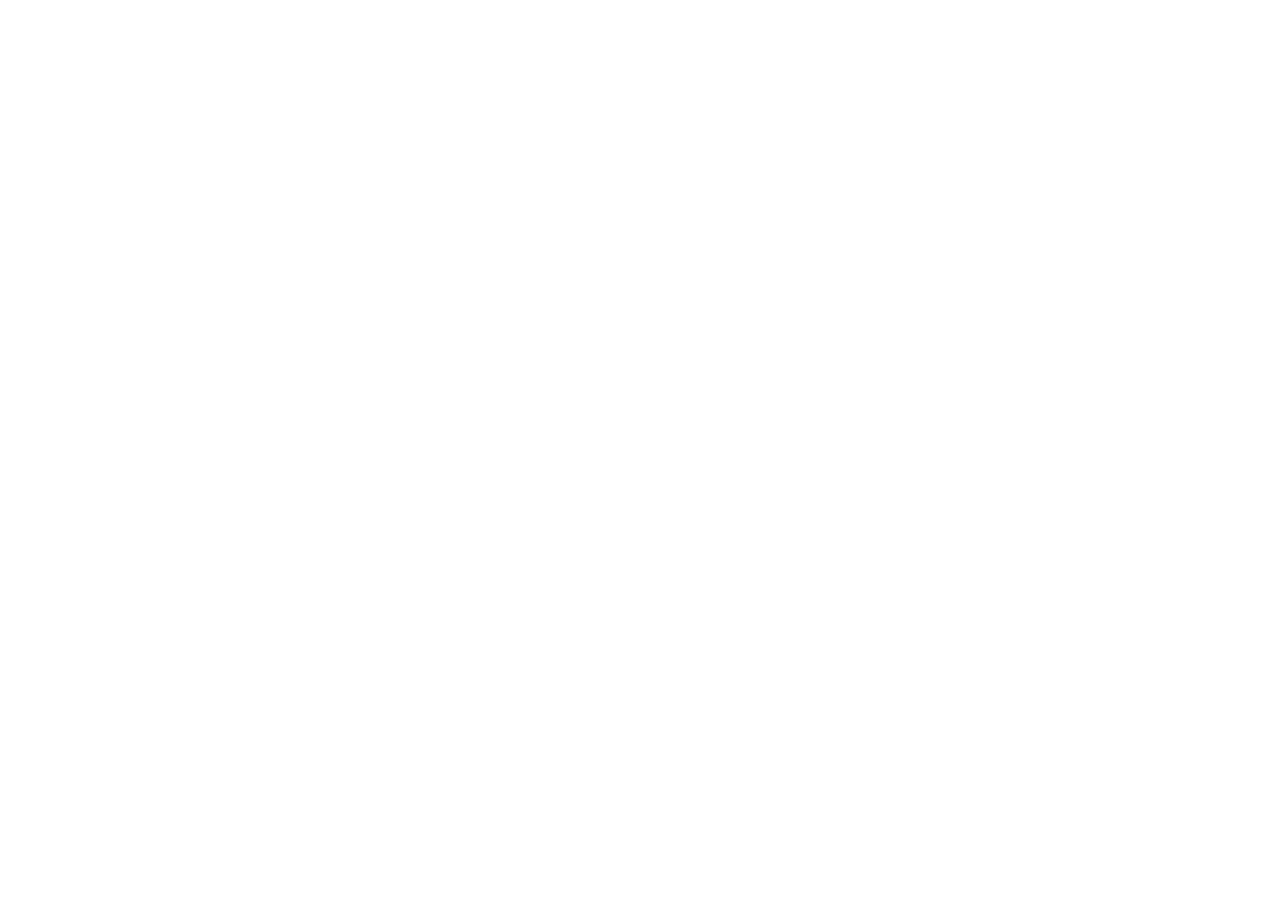
==== index.html @ 61dde756 "init project" ====
<!DOCTYPE html>
<html lang="en">

<head>
    <meta charset="UTF-8">
    <meta http-equiv="X-UA-Compatible" content="IE=edge">
    <meta name="viewport" content="width=device-width, initial-scale=1.0">
    <title>Document</title>
</head>

<body>

</body>

</html>
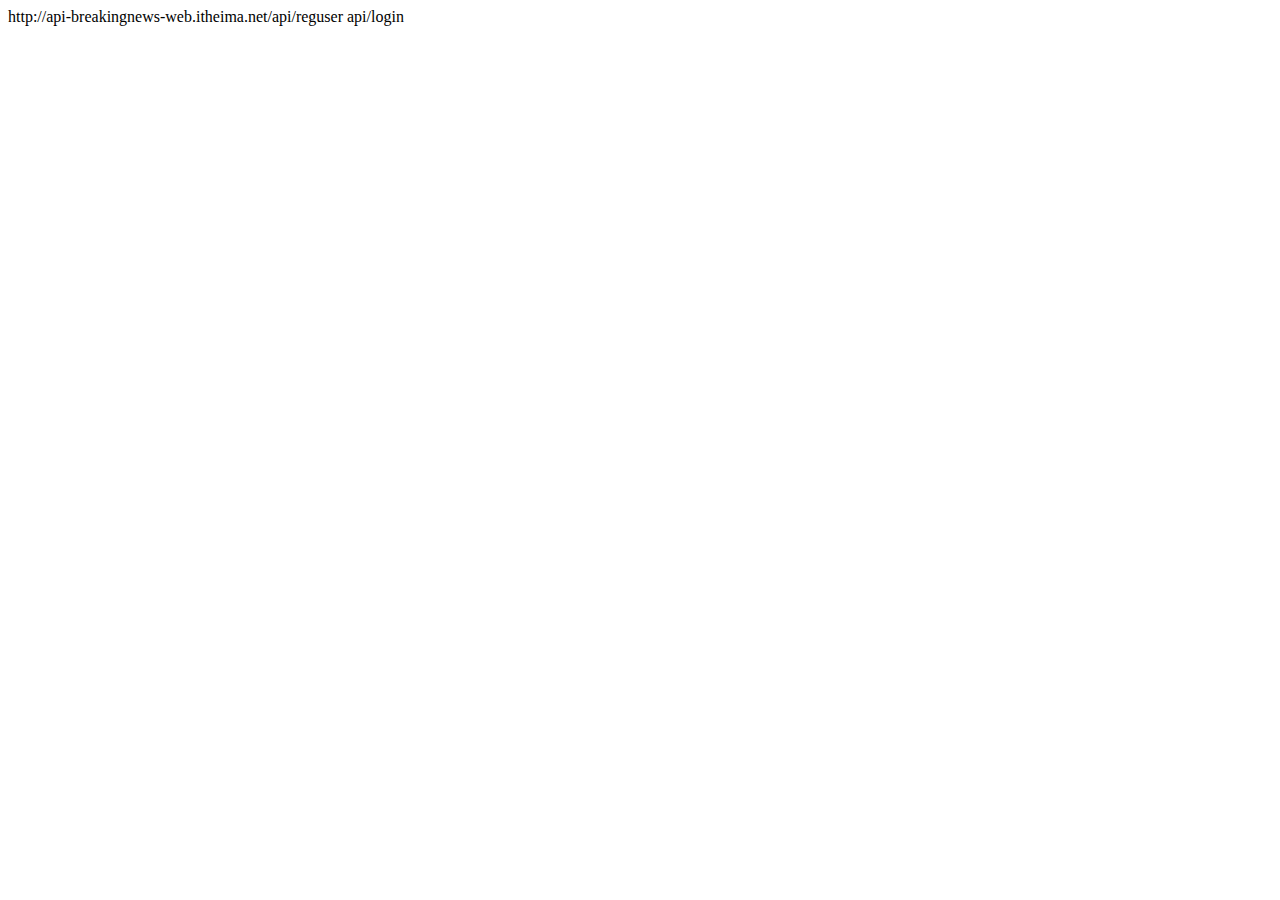
==== commit acc7eac2: "完成了登录和注册页面的开发" ====
--- a/index.html
+++ b/index.html
@@ -6,10 +6,11 @@
     <meta http-equiv="X-UA-Compatible" content="IE=edge">
     <meta name="viewport" content="width=device-width, initial-scale=1.0">
     <title>Document</title>
+
 </head>
 
 <body>
-
+    http://api-breakingnews-web.itheima.net/api/reguser api/login
 </body>
 
 </html>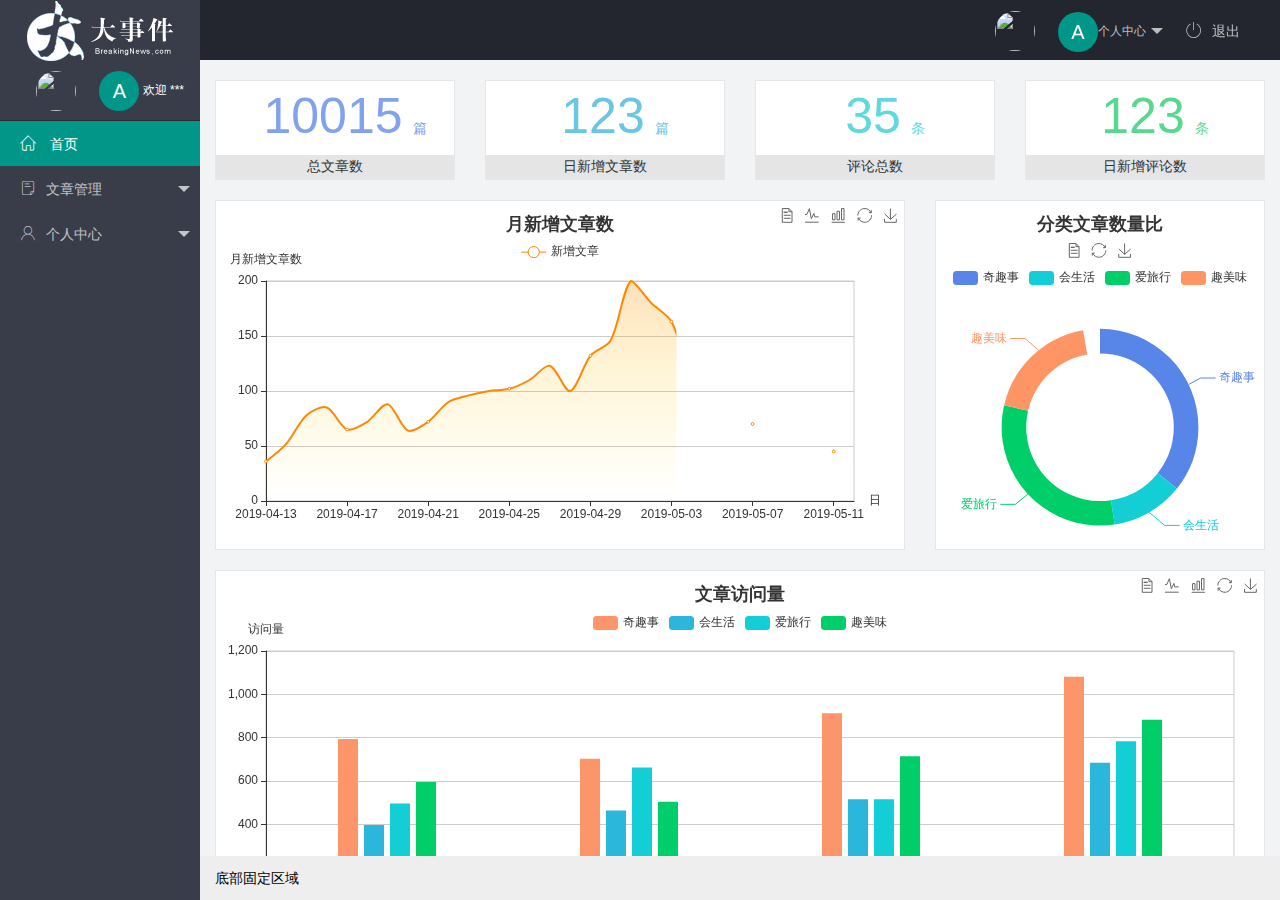
==== commit 26eb2677: "完成了后台主页功能开发" ====
--- a/index.html
+++ b/index.html
@@ -5,12 +5,102 @@
     <meta charset="UTF-8">
     <meta http-equiv="X-UA-Compatible" content="IE=edge">
     <meta name="viewport" content="width=device-width, initial-scale=1.0">
-    <title>Document</title>
+    <title>大事件后台主页</title>
+    <!-- 导入layui的css样式引入layui的组件快速开发模板结构 -->
+    <link rel="stylesheet" href="assets/lib/layui/css/layui.css">
+    <!-- 导入自己的css样式 -->
+    <link rel="stylesheet" href="assets/css/index.css">
+    <!-- 引入字体图标的图标css样式表 -->
+    <link rel="stylesheet" href="assets/fonts/iconfont.css">
 
 </head>
 
 <body>
-    http://api-breakingnews-web.itheima.net/api/reguser api/login
+    <div class="layui-layout layui-layout-admin">
+        <div class="layui-header">
+            <div class="layui-logo layui-hide-xs layui-bg-black">
+                <img src="assets/images/logo.png" alt="">
+
+            </div>
+            <!-- 头部区域（可配合layui 已有的水平导航） -->
+            <ul class="layui-nav layui-layout-right">
+                <li class="layui-nav-item layui-hide layui-show-md-inline-block">
+                    <a href="javascript:;" class="userinfo">
+                        <img src="//tva1.sinaimg.cn/crop.0.0.118.118.180/5db11ff4gw1e77d3nqrv8j203b03cweg.jpg" class="layui-nav-img">
+                        <span class="text-avatar">A</span>个人中心
+                    </a>
+                    <dl class="layui-nav-child">
+                        <dd><a href="">基本资料</a></dd>
+                        <dd><a href="">跟换头像</a></dd>
+                        <dd><a href="">重置密码</a></dd>
+                    </dl>
+                </li>
+                <li class="layui-nav-item">
+                    <a href="javascript:;" id="btnLogout">
+                        <span class="iconfont icon-tuichu"></span>退出
+                    </a>
+                </li>
+
+            </ul>
+        </div>
+
+        <div class="layui-side layui-bg-black">
+            <div class="layui-side-scroll">
+                <div class="userinfo">
+                    <img src="//tva1.sinaimg.cn/crop.0.0.118.118.180/5db11ff4gw1e77d3nqrv8j203b03cweg.jpg" class="layui-nav-img">
+                    <span class="text-avatar">A</span>
+                    <span id="welcome">欢迎 ***</span>
+
+                </div>
+                <!-- 左侧导航区域（可配合layui已有的垂直导航） -->
+                <!-- lay-shrink="all" layui的shrink属性可以实现两个已经展开的兄弟节点自动关闭相邻的另一个只展开一个兄弟节点的子节点 值为all  将这个属性添加给这些兄弟节点的父节点 -->
+                <ul class="layui-nav layui-nav-tree" lay-filter="test" lay-shrink="all">
+                    <li class="layui-nav-item layui-this">
+                        <a href="home/dashboard.html" target="fm">
+                            <span class="iconfont icon-home"></span> 首页</a>
+                    </li>
+                    <!-- layui-nav-itemed  这个layui的类默认自动展开节点中的所有子节点，用法是直接添加在子节点的class调用类里边 -->
+                    <li class="layui-nav-item ">
+                        <a class="" href="javascript:;"><span class="iconfont icon-16"></span>文章管理</a>
+                        <dl class="layui-nav-child">
+                            <dd><a href="javascript:;"><i class="layui-icon layui-icon-app"></i>文章类别</a></dd>
+                            <dd><a href="javascript:;"><i class="layui-icon layui-icon-app"></i>文章列表</a></dd>
+                            <dd><a href="javascript:;"><i class="layui-icon layui-icon-app"></i>文章发布</a></dd>
+                        </dl>
+                    </li>
+                    <li class="layui-nav-item ">
+                        <a class="" href="javascript:;"><span class="iconfont icon-user"></span>个人中心</a>
+                        <dl class="layui-nav-child">
+                            <dd><a href="javascript:;"><i class="layui-icon layui-icon-app"></i>基本资料</a></dd>
+                            <dd><a href="javascript:;"><i class="layui-icon layui-icon-app"></i>更换头像</a></dd>
+                            <dd><a href="javascript:;"><i class="layui-icon layui-icon-app"></i>重置密码</a></dd>
+
+                        </dl>
+                    </li>
+
+
+            </div>
+        </div>
+
+        <div class="layui-body ">
+            <!-- 内容主体区域 内容主体区域。记得修改 layui.css 和 js 的路径 -->
+            <!-- <div style="padding: 15px;"></div> -->
+            <iframe name="fm" src="home/dashboard.html" frameborder="0"></iframe>
+        </div>
+
+        <div class="layui-footer">
+            <!-- 底部固定区域 -->
+            底部固定区域
+        </div>
+    </div>
+    <!-- 导入layui的js样式 -->
+    <script src="assets/lib/layui/layui.all.js"></script>
+    <!-- 导入jq的js文件 用于获取登录用户信息 -->
+    <script src="assets/lib/jquery.js"></script>
+    <!-- 导入统一配置项的js文件 -->
+    <script src="assets/js/baseAPI.js"></script>
+    <!-- 导入自己的js文件 -->
+    <script src="assets/js/index.js"></script>
 </body>
 
 </html>--- a/assets/lib/layui/css/layui.css
+++ b/assets/lib/layui/css/layui.css
@@ -0,0 +1,2 @@
+/** layui-v2.5.5 MIT License By https://www.layui.com */
+ .layui-inline,img{display:inline-block;vertical-align:middle}h1,h2,h3,h4,h5,h6{font-weight:400}.layui-edge,.layui-header,.layui-inline,.layui-main{position:relative}.layui-body,.layui-edge,.layui-elip{overflow:hidden}.layui-btn,.layui-edge,.layui-inline,img{vertical-align:middle}.layui-btn,.layui-disabled,.layui-icon,.layui-unselect{-moz-user-select:none;-webkit-user-select:none;-ms-user-select:none}.layui-elip,.layui-form-checkbox span,.layui-form-pane .layui-form-label{text-overflow:ellipsis;white-space:nowrap}.layui-breadcrumb,.layui-tree-btnGroup{visibility:hidden}blockquote,body,button,dd,div,dl,dt,form,h1,h2,h3,h4,h5,h6,input,li,ol,p,pre,td,textarea,th,ul{margin:0;padding:0;-webkit-tap-highlight-color:rgba(0,0,0,0)}a:active,a:hover{outline:0}img{border:none}li{list-style:none}table{border-collapse:collapse;border-spacing:0}h4,h5,h6{font-size:100%}button,input,optgroup,option,select,textarea{font-family:inherit;font-size:inherit;font-style:inherit;font-weight:inherit;outline:0}pre{white-space:pre-wrap;white-space:-moz-pre-wrap;white-space:-pre-wrap;white-space:-o-pre-wrap;word-wrap:break-word}body{line-height:24px;font:14px Helvetica Neue,Helvetica,PingFang SC,Tahoma,Arial,sans-serif}hr{height:1px;margin:10px 0;border:0;clear:both}a{color:#333;text-decoration:none}a:hover{color:#777}a cite{font-style:normal;*cursor:pointer}.layui-border-box,.layui-border-box *{box-sizing:border-box}.layui-box,.layui-box *{box-sizing:content-box}.layui-clear{clear:both;*zoom:1}.layui-clear:after{content:'\20';clear:both;*zoom:1;display:block;height:0}.layui-inline{*display:inline;*zoom:1}.layui-edge{display:inline-block;width:0;height:0;border-width:6px;border-style:dashed;border-color:transparent}.layui-edge-top{top:-4px;border-bottom-color:#999;border-bottom-style:solid}.layui-edge-right{border-left-color:#999;border-left-style:solid}.layui-edge-bottom{top:2px;border-top-color:#999;border-top-style:solid}.layui-edge-left{border-right-color:#999;border-right-style:solid}.layui-disabled,.layui-disabled:hover{color:#d2d2d2!important;cursor:not-allowed!important}.layui-circle{border-radius:100%}.layui-show{display:block!important}.layui-hide{display:none!important}@font-face{font-family:layui-icon;src:url(../font/iconfont.eot?v=250);src:url(../font/iconfont.eot?v=250#iefix) format('embedded-opentype'),url(../font/iconfont.woff2?v=250) format('woff2'),url(../font/iconfont.woff?v=250) format('woff'),url(../font/iconfont.ttf?v=250) format('truetype'),url(../font/iconfont.svg?v=250#layui-icon) format('svg')}.layui-icon{font-family:layui-icon!important;font-size:16px;font-style:normal;-webkit-font-smoothing:antialiased;-moz-osx-font-smoothing:grayscale}.layui-icon-reply-fill:before{content:"\e611"}.layui-icon-set-fill:before{content:"\e614"}.layui-icon-menu-fill:before{content:"\e60f"}.layui-icon-search:before{content:"\e615"}.layui-icon-share:before{content:"\e641"}.layui-icon-set-sm:before{content:"\e620"}.layui-icon-engine:before{content:"\e628"}.layui-icon-close:before{content:"\1006"}.layui-icon-close-fill:before{content:"\1007"}.layui-icon-chart-screen:before{content:"\e629"}.layui-icon-star:before{content:"\e600"}.layui-icon-circle-dot:before{content:"\e617"}.layui-icon-chat:before{content:"\e606"}.layui-icon-release:before{content:"\e609"}.layui-icon-list:before{content:"\e60a"}.layui-icon-chart:before{content:"\e62c"}.layui-icon-ok-circle:before{content:"\1005"}.layui-icon-layim-theme:before{content:"\e61b"}.layui-icon-table:before{content:"\e62d"}.layui-icon-right:before{content:"\e602"}.layui-icon-left:before{content:"\e603"}.layui-icon-cart-simple:before{content:"\e698"}.layui-icon-face-cry:before{content:"\e69c"}.layui-icon-face-smile:before{content:"\e6af"}.layui-icon-survey:before{content:"\e6b2"}.layui-icon-tree:before{content:"\e62e"}.layui-icon-upload-circle:before{content:"\e62f"}.layui-icon-add-circle:before{content:"\e61f"}.layui-icon-download-circle:before{content:"\e601"}.layui-icon-templeate-1:before{content:"\e630"}.layui-icon-util:before{content:"\e631"}.layui-icon-face-surprised:before{content:"\e664"}.layui-icon-edit:before{content:"\e642"}.layui-icon-speaker:before{content:"\e645"}.layui-icon-down:before{content:"\e61a"}.layui-icon-file:before{content:"\e621"}.layui-icon-layouts:before{content:"\e632"}.layui-icon-rate-half:before{content:"\e6c9"}.layui-icon-add-circle-fine:before{content:"\e608"}.layui-icon-prev-circle:before{content:"\e633"}.layui-icon-read:before{content:"\e705"}.layui-icon-404:before{content:"\e61c"}.layui-icon-carousel:before{content:"\e634"}.layui-icon-help:before{content:"\e607"}.layui-icon-code-circle:before{content:"\e635"}.layui-icon-water:before{content:"\e636"}.layui-icon-username:before{content:"\e66f"}.layui-icon-find-fill:before{content:"\e670"}.layui-icon-about:before{content:"\e60b"}.layui-icon-location:before{content:"\e715"}.layui-icon-up:before{content:"\e619"}.layui-icon-pause:before{content:"\e651"}.layui-icon-date:before{content:"\e637"}.layui-icon-layim-uploadfile:before{content:"\e61d"}.layui-icon-delete:before{content:"\e640"}.layui-icon-play:before{content:"\e652"}.layui-icon-top:before{content:"\e604"}.layui-icon-friends:before{content:"\e612"}.layui-icon-refresh-3:before{content:"\e9aa"}.layui-icon-ok:before{content:"\e605"}.layui-icon-layer:before{content:"\e638"}.layui-icon-face-smile-fine:before{content:"\e60c"}.layui-icon-dollar:before{content:"\e659"}.layui-icon-group:before{content:"\e613"}.layui-icon-layim-download:before{content:"\e61e"}.layui-icon-picture-fine:before{content:"\e60d"}.layui-icon-link:before{content:"\e64c"}.layui-icon-diamond:before{content:"\e735"}.layui-icon-log:before{content:"\e60e"}.layui-icon-rate-solid:before{content:"\e67a"}.layui-icon-fonts-del:before{content:"\e64f"}.layui-icon-unlink:before{content:"\e64d"}.layui-icon-fonts-clear:before{content:"\e639"}.layui-icon-triangle-r:before{content:"\e623"}.layui-icon-circle:before{content:"\e63f"}.layui-icon-radio:before{content:"\e643"}.layui-icon-align-center:before{content:"\e647"}.layui-icon-align-right:before{content:"\e648"}.layui-icon-align-left:before{content:"\e649"}.layui-icon-loading-1:before{content:"\e63e"}.layui-icon-return:before{content:"\e65c"}.layui-icon-fonts-strong:before{content:"\e62b"}.layui-icon-upload:before{content:"\e67c"}.layui-icon-dialogue:before{content:"\e63a"}.layui-icon-video:before{content:"\e6ed"}.layui-icon-headset:before{content:"\e6fc"}.layui-icon-cellphone-fine:before{content:"\e63b"}.layui-icon-add-1:before{content:"\e654"}.layui-icon-face-smile-b:before{content:"\e650"}.layui-icon-fonts-html:before{content:"\e64b"}.layui-icon-form:before{content:"\e63c"}.layui-icon-cart:before{content:"\e657"}.layui-icon-camera-fill:before{content:"\e65d"}.layui-icon-tabs:before{content:"\e62a"}.layui-icon-fonts-code:before{content:"\e64e"}.layui-icon-fire:before{content:"\e756"}.layui-icon-set:before{content:"\e716"}.layui-icon-fonts-u:before{content:"\e646"}.layui-icon-triangle-d:before{content:"\e625"}.layui-icon-tips:before{content:"\e702"}.layui-icon-picture:before{content:"\e64a"}.layui-icon-more-vertical:before{content:"\e671"}.layui-icon-flag:before{content:"\e66c"}.layui-icon-loading:before{content:"\e63d"}.layui-icon-fonts-i:before{content:"\e644"}.layui-icon-refresh-1:before{content:"\e666"}.layui-icon-rmb:before{content:"\e65e"}.layui-icon-home:before{content:"\e68e"}.layui-icon-user:before{content:"\e770"}.layui-icon-notice:before{content:"\e667"}.layui-icon-login-weibo:before{content:"\e675"}.layui-icon-voice:before{content:"\e688"}.layui-icon-upload-drag:before{content:"\e681"}.layui-icon-login-qq:before{content:"\e676"}.layui-icon-snowflake:before{content:"\e6b1"}.layui-icon-file-b:before{content:"\e655"}.layui-icon-template:before{content:"\e663"}.layui-icon-auz:before{content:"\e672"}.layui-icon-console:before{content:"\e665"}.layui-icon-app:before{content:"\e653"}.layui-icon-prev:before{content:"\e65a"}.layui-icon-website:before{content:"\e7ae"}.layui-icon-next:before{content:"\e65b"}.layui-icon-component:before{content:"\e857"}.layui-icon-more:before{content:"\e65f"}.layui-icon-login-wechat:before{content:"\e677"}.layui-icon-shrink-right:before{content:"\e668"}.layui-icon-spread-left:before{content:"\e66b"}.layui-icon-camera:before{content:"\e660"}.layui-icon-note:before{content:"\e66e"}.layui-icon-refresh:before{content:"\e669"}.layui-icon-female:before{content:"\e661"}.layui-icon-male:before{content:"\e662"}.layui-icon-password:before{content:"\e673"}.layui-icon-senior:before{content:"\e674"}.layui-icon-theme:before{content:"\e66a"}.layui-icon-tread:before{content:"\e6c5"}.layui-icon-praise:before{content:"\e6c6"}.layui-icon-star-fill:before{content:"\e658"}.layui-icon-rate:before{content:"\e67b"}.layui-icon-template-1:before{content:"\e656"}.layui-icon-vercode:before{content:"\e679"}.layui-icon-cellphone:before{content:"\e678"}.layui-icon-screen-full:before{content:"\e622"}.layui-icon-screen-restore:before{content:"\e758"}.layui-icon-cols:before{content:"\e610"}.layui-icon-export:before{content:"\e67d"}.layui-icon-print:before{content:"\e66d"}.layui-icon-slider:before{content:"\e714"}.layui-icon-addition:before{content:"\e624"}.layui-icon-subtraction:before{content:"\e67e"}.layui-icon-service:before{content:"\e626"}.layui-icon-transfer:before{content:"\e691"}.layui-main{width:1140px;margin:0 auto}.layui-header{z-index:1000;height:60px}.layui-header a:hover{transition:all .5s;-webkit-transition:all .5s}.layui-side{position:fixed;left:0;top:0;bottom:0;z-index:999;width:200px;overflow-x:hidden}.layui-side-scroll{position:relative;width:220px;height:100%;overflow-x:hidden}.layui-body{position:absolute;left:200px;right:0;top:0;bottom:0;z-index:998;width:auto;overflow-y:auto;box-sizing:border-box}.layui-layout-body{overflow:hidden}.layui-layout-admin .layui-header{background-color:#23262E}.layui-layout-admin .layui-side{top:60px;width:200px;overflow-x:hidden}.layui-layout-admin .layui-body{position:fixed;top:60px;bottom:44px}.layui-layout-admin .layui-main{width:auto;margin:0 15px}.layui-layout-admin .layui-footer{position:fixed;left:200px;right:0;bottom:0;height:44px;line-height:44px;padding:0 15px;background-color:#eee}.layui-layout-admin .layui-logo{position:absolute;left:0;top:0;width:200px;height:100%;line-height:60px;text-align:center;color:#009688;font-size:16px}.layui-layout-admin .layui-header .layui-nav{background:0 0}.layui-layout-left{position:absolute!important;left:200px;top:0}.layui-layout-right{position:absolute!important;right:0;top:0}.layui-container{position:relative;margin:0 auto;padding:0 15px;box-sizing:border-box}.layui-fluid{position:relative;margin:0 auto;padding:0 15px}.layui-row:after,.layui-row:before{content:'';display:block;clear:both}.layui-col-lg1,.layui-col-lg10,.layui-col-lg11,.layui-col-lg12,.layui-col-lg2,.layui-col-lg3,.layui-col-lg4,.layui-col-lg5,.layui-col-lg6,.layui-col-lg7,.layui-col-lg8,.layui-col-lg9,.layui-col-md1,.layui-col-md10,.layui-col-md11,.layui-col-md12,.layui-col-md2,.layui-col-md3,.layui-col-md4,.layui-col-md5,.layui-col-md6,.layui-col-md7,.layui-col-md8,.layui-col-md9,.layui-col-sm1,.layui-col-sm10,.layui-col-sm11,.layui-col-sm12,.layui-col-sm2,.layui-col-sm3,.layui-col-sm4,.layui-col-sm5,.layui-col-sm6,.layui-col-sm7,.layui-col-sm8,.layui-col-sm9,.layui-col-xs1,.layui-col-xs10,.layui-col-xs11,.layui-col-xs12,.layui-col-xs2,.layui-col-xs3,.layui-col-xs4,.layui-col-xs5,.layui-col-xs6,.layui-col-xs7,.layui-col-xs8,.layui-col-xs9{position:relative;display:block;box-sizing:border-box}.layui-col-xs1,.layui-col-xs10,.layui-col-xs11,.layui-col-xs12,.layui-col-xs2,.layui-col-xs3,.layui-col-xs4,.layui-col-xs5,.layui-col-xs6,.layui-col-xs7,.layui-col-xs8,.layui-col-xs9{float:left}.layui-col-xs1{width:8.33333333%}.layui-col-xs2{width:16.66666667%}.layui-col-xs3{width:25%}.layui-col-xs4{width:33.33333333%}.layui-col-xs5{width:41.66666667%}.layui-col-xs6{width:50%}.layui-col-xs7{width:58.33333333%}.layui-col-xs8{width:66.66666667%}.layui-col-xs9{width:75%}.layui-col-xs10{width:83.33333333%}.layui-col-xs11{width:91.66666667%}.layui-col-xs12{width:100%}.layui-col-xs-offset1{margin-left:8.33333333%}.layui-col-xs-offset2{margin-left:16.66666667%}.layui-col-xs-offset3{margin-left:25%}.layui-col-xs-offset4{margin-left:33.33333333%}.layui-col-xs-offset5{margin-left:41.66666667%}.layui-col-xs-offset6{margin-left:50%}.layui-col-xs-offset7{margin-left:58.33333333%}.layui-col-xs-offset8{margin-left:66.66666667%}.layui-col-xs-offset9{margin-left:75%}.layui-col-xs-offset10{margin-left:83.33333333%}.layui-col-xs-offset11{margin-left:91.66666667%}.layui-col-xs-offset12{margin-left:100%}@media screen and (max-width:768px){.layui-hide-xs{display:none!important}.layui-show-xs-block{display:block!important}.layui-show-xs-inline{display:inline!important}.layui-show-xs-inline-block{display:inline-block!important}}@media screen and (min-width:768px){.layui-container{width:750px}.layui-hide-sm{display:none!important}.layui-show-sm-block{display:block!important}.layui-show-sm-inline{display:inline!important}.layui-show-sm-inline-block{display:inline-block!important}.layui-col-sm1,.layui-col-sm10,.layui-col-sm11,.layui-col-sm12,.layui-col-sm2,.layui-col-sm3,.layui-col-sm4,.layui-col-sm5,.layui-col-sm6,.layui-col-sm7,.layui-col-sm8,.layui-col-sm9{float:left}.layui-col-sm1{width:8.33333333%}.layui-col-sm2{width:16.66666667%}.layui-col-sm3{width:25%}.layui-col-sm4{width:33.33333333%}.layui-col-sm5{width:41.66666667%}.layui-col-sm6{width:50%}.layui-col-sm7{width:58.33333333%}.layui-col-sm8{width:66.66666667%}.layui-col-sm9{width:75%}.layui-col-sm10{width:83.33333333%}.layui-col-sm11{width:91.66666667%}.layui-col-sm12{width:100%}.layui-col-sm-offset1{margin-left:8.33333333%}.layui-col-sm-offset2{margin-left:16.66666667%}.layui-col-sm-offset3{margin-left:25%}.layui-col-sm-offset4{margin-left:33.33333333%}.layui-col-sm-offset5{margin-left:41.66666667%}.layui-col-sm-offset6{margin-left:50%}.layui-col-sm-offset7{margin-left:58.33333333%}.layui-col-sm-offset8{margin-left:66.66666667%}.layui-col-sm-offset9{margin-left:75%}.layui-col-sm-offset10{margin-left:83.33333333%}.layui-col-sm-offset11{margin-left:91.66666667%}.layui-col-sm-offset12{margin-left:100%}}@media screen and (min-width:992px){.layui-container{width:970px}.layui-hide-md{display:none!important}.layui-show-md-block{display:block!important}.layui-show-md-inline{display:inline!important}.layui-show-md-inline-block{display:inline-block!important}.layui-col-md1,.layui-col-md10,.layui-col-md11,.layui-col-md12,.layui-col-md2,.layui-col-md3,.layui-col-md4,.layui-col-md5,.layui-col-md6,.layui-col-md7,.layui-col-md8,.layui-col-md9{float:left}.layui-col-md1{width:8.33333333%}.layui-col-md2{width:16.66666667%}.layui-col-md3{width:25%}.layui-col-md4{width:33.33333333%}.layui-col-md5{width:41.66666667%}.layui-col-md6{width:50%}.layui-col-md7{width:58.33333333%}.layui-col-md8{width:66.66666667%}.layui-col-md9{width:75%}.layui-col-md10{width:83.33333333%}.layui-col-md11{width:91.66666667%}.layui-col-md12{width:100%}.layui-col-md-offset1{margin-left:8.33333333%}.layui-col-md-offset2{margin-left:16.66666667%}.layui-col-md-offset3{margin-left:25%}.layui-col-md-offset4{margin-left:33.33333333%}.layui-col-md-offset5{margin-left:41.66666667%}.layui-col-md-offset6{margin-left:50%}.layui-col-md-offset7{margin-left:58.33333333%}.layui-col-md-offset8{margin-left:66.66666667%}.layui-col-md-offset9{margin-left:75%}.layui-col-md-offset10{margin-left:83.33333333%}.layui-col-md-offset11{margin-left:91.66666667%}.layui-col-md-offset12{margin-left:100%}}@media screen and (min-width:1200px){.layui-container{width:1170px}.layui-hide-lg{display:none!important}.layui-show-lg-block{display:block!important}.layui-show-lg-inline{display:inline!important}.layui-show-lg-inline-block{display:inline-block!important}.layui-col-lg1,.layui-col-lg10,.layui-col-lg11,.layui-col-lg12,.layui-col-lg2,.layui-col-lg3,.layui-col-lg4,.layui-col-lg5,.layui-col-lg6,.layui-col-lg7,.layui-col-lg8,.layui-col-lg9{float:left}.layui-col-lg1{width:8.33333333%}.layui-col-lg2{width:16.66666667%}.layui-col-lg3{width:25%}.layui-col-lg4{width:33.33333333%}.layui-col-lg5{width:41.66666667%}.layui-col-lg6{width:50%}.layui-col-lg7{width:58.33333333%}.layui-col-lg8{width:66.66666667%}.layui-col-lg9{width:75%}.layui-col-lg10{width:83.33333333%}.layui-col-lg11{width:91.66666667%}.layui-col-lg12{width:100%}.layui-col-lg-offset1{margin-left:8.33333333%}.layui-col-lg-offset2{margin-left:16.66666667%}.layui-col-lg-offset3{margin-left:25%}.layui-col-lg-offset4{margin-left:33.33333333%}.layui-col-lg-offset5{margin-left:41.66666667%}.layui-col-lg-offset6{margin-left:50%}.layui-col-lg-offset7{margin-left:58.33333333%}.layui-col-lg-offset8{margin-left:66.66666667%}.layui-col-lg-offset9{margin-left:75%}.layui-col-lg-offset10{margin-left:83.33333333%}.layui-col-lg-offset11{margin-left:91.66666667%}.layui-col-lg-offset12{margin-left:100%}}.layui-col-space1{margin:-.5px}.layui-col-space1>*{padding:.5px}.layui-col-space3{margin:-1.5px}.layui-col-space3>*{padding:1.5px}.layui-col-space5{margin:-2.5px}.layui-col-space5>*{padding:2.5px}.layui-col-space8{margin:-3.5px}.layui-col-space8>*{padding:3.5px}.layui-col-space10{margin:-5px}.layui-col-space10>*{padding:5px}.layui-col-space12{margin:-6px}.layui-col-space12>*{padding:6px}.layui-col-space15{margin:-7.5px}.layui-col-space15>*{padding:7.5px}.layui-col-space18{margin:-9px}.layui-col-space18>*{padding:9px}.layui-col-space20{margin:-10px}.layui-col-space20>*{padding:10px}.layui-col-space22{margin:-11px}.layui-col-space22>*{padding:11px}.layui-col-space25{margin:-12.5px}.layui-col-space25>*{padding:12.5px}.layui-col-space30{margin:-15px}.layui-col-space30>*{padding:15px}.layui-btn,.layui-input,.layui-select,.layui-textarea,.layui-upload-button{outline:0;-webkit-appearance:none;transition:all .3s;-webkit-transition:all .3s;box-sizing:border-box}.layui-elem-quote{margin-bottom:10px;padding:15px;line-height:22px;border-left:5px solid #009688;border-radius:0 2px 2px 0;background-color:#f2f2f2}.layui-quote-nm{border-style:solid;border-width:1px 1px 1px 5px;background:0 0}.layui-elem-field{margin-bottom:10px;padding:0;border-width:1px;border-style:solid}.layui-elem-field legend{margin-left:20px;padding:0 10px;font-size:20px;font-weight:300}.layui-field-title{margin:10px 0 20px;border-width:1px 0 0}.layui-field-box{padding:10px 15px}.layui-field-title .layui-field-box{padding:10px 0}.layui-progress{position:relative;height:6px;border-radius:20px;background-color:#e2e2e2}.layui-progress-bar{position:absolute;left:0;top:0;width:0;max-width:100%;height:6px;border-radius:20px;text-align:right;background-color:#5FB878;transition:all .3s;-webkit-transition:all .3s}.layui-progress-big,.layui-progress-big .layui-progress-bar{height:18px;line-height:18px}.layui-progress-text{position:relative;top:-20px;line-height:18px;font-size:12px;color:#666}.layui-progress-big .layui-progress-text{position:static;padding:0 10px;color:#fff}.layui-collapse{border-width:1px;border-style:solid;border-radius:2px}.layui-colla-content,.layui-colla-item{border-top-width:1px;border-top-style:solid}.layui-colla-item:first-child{border-top:none}.layui-colla-title{position:relative;height:42px;line-height:42px;padding:0 15px 0 35px;color:#333;background-color:#f2f2f2;cursor:pointer;font-size:14px;overflow:hidden}.layui-colla-content{display:none;padding:10px 15px;line-height:22px;color:#666}.layui-colla-icon{position:absolute;left:15px;top:0;font-size:14px}.layui-card{margin-bottom:15px;border-radius:2px;background-color:#fff;box-shadow:0 1px 2px 0 rgba(0,0,0,.05)}.layui-card:last-child{margin-bottom:0}.layui-card-header{position:relative;height:42px;line-height:42px;padding:0 15px;border-bottom:1px solid #f6f6f6;color:#333;border-radius:2px 2px 0 0;font-size:14px}.layui-bg-black,.layui-bg-blue,.layui-bg-cyan,.layui-bg-green,.layui-bg-orange,.layui-bg-red{color:#fff!important}.layui-card-body{position:relative;padding:10px 15px;line-height:24px}.layui-card-body[pad15]{padding:15px}.layui-card-body[pad20]{padding:20px}.layui-card-body .layui-table{margin:5px 0}.layui-card .layui-tab{margin:0}.layui-panel-window{position:relative;padding:15px;border-radius:0;border-top:5px solid #E6E6E6;background-color:#fff}.layui-auxiliar-moving{position:fixed;left:0;right:0;top:0;bottom:0;width:100%;height:100%;background:0 0;z-index:9999999999}.layui-form-label,.layui-form-mid,.layui-form-select,.layui-input-block,.layui-input-inline,.layui-textarea{position:relative}.layui-bg-red{background-color:#FF5722!important}.layui-bg-orange{background-color:#FFB800!important}.layui-bg-green{background-color:#009688!important}.layui-bg-cyan{background-color:#2F4056!important}.layui-bg-blue{background-color:#1E9FFF!important}.layui-bg-black{background-color:#393D49!important}.layui-bg-gray{background-color:#eee!important;color:#666!important}.layui-badge-rim,.layui-colla-content,.layui-colla-item,.layui-collapse,.layui-elem-field,.layui-form-pane .layui-form-item[pane],.layui-form-pane .layui-form-label,.layui-input,.layui-layedit,.layui-layedit-tool,.layui-quote-nm,.layui-select,.layui-tab-bar,.layui-tab-card,.layui-tab-title,.layui-tab-title .layui-this:after,.layui-textarea{border-color:#e6e6e6}.layui-timeline-item:before,hr{background-color:#e6e6e6}.layui-text{line-height:22px;font-size:14px;color:#666}.layui-text h1,.layui-text h2,.layui-text h3{font-weight:500;color:#333}.layui-text h1{font-size:30px}.layui-text h2{font-size:24px}.layui-text h3{font-size:18px}.layui-text a:not(.layui-btn){color:#01AAED}.layui-text a:not(.layui-btn):hover{text-decoration:underline}.layui-text ul{padding:5px 0 5px 15px}.layui-text ul li{margin-top:5px;list-style-type:disc}.layui-text em,.layui-word-aux{color:#999!important;padding:0 5px!important}.layui-btn{display:inline-block;height:38px;line-height:38px;padding:0 18px;background-color:#009688;color:#fff;white-space:nowrap;text-align:center;font-size:14px;border:none;border-radius:2px;cursor:pointer}.layui-btn:hover{opacity:.8;filter:alpha(opacity=80);color:#fff}.layui-btn:active{opacity:1;filter:alpha(opacity=100)}.layui-btn+.layui-btn{margin-left:10px}.layui-btn-container{font-size:0}.layui-btn-container .layui-btn{margin-right:10px;margin-bottom:10px}.layui-btn-container .layui-btn+.layui-btn{margin-left:0}.layui-table .layui-btn-container .layui-btn{margin-bottom:9px}.layui-btn-radius{border-radius:100px}.layui-btn .layui-icon{margin-right:3px;font-size:18px;vertical-align:bottom;vertical-align:middle\9}.layui-btn-primary{border:1px solid #C9C9C9;background-color:#fff;color:#555}.layui-btn-primary:hover{border-color:#009688;color:#333}.layui-btn-normal{background-color:#1E9FFF}.layui-btn-warm{background-color:#FFB800}.layui-btn-danger{background-color:#FF5722}.layui-btn-checked{background-color:#5FB878}.layui-btn-disabled,.layui-btn-disabled:active,.layui-btn-disabled:hover{border:1px solid #e6e6e6;background-color:#FBFBFB;color:#C9C9C9;cursor:not-allowed;opacity:1}.layui-btn-lg{height:44px;line-height:44px;padding:0 25px;font-size:16px}.layui-btn-sm{height:30px;line-height:30px;padding:0 10px;font-size:12px}.layui-btn-sm i{font-size:16px!important}.layui-btn-xs{height:22px;line-height:22px;padding:0 5px;font-size:12px}.layui-btn-xs i{font-size:14px!important}.layui-btn-group{display:inline-block;vertical-align:middle;font-size:0}.layui-btn-group .layui-btn{margin-left:0!important;margin-right:0!important;border-left:1px solid rgba(255,255,255,.5);border-radius:0}.layui-btn-group .layui-btn-primary{border-left:none}.layui-btn-group .layui-btn-primary:hover{border-color:#C9C9C9;color:#009688}.layui-btn-group .layui-btn:first-child{border-left:none;border-radius:2px 0 0 2px}.layui-btn-group .layui-btn-primary:first-child{border-left:1px solid #c9c9c9}.layui-btn-group .layui-btn:last-child{border-radius:0 2px 2px 0}.layui-btn-group .layui-btn+.layui-btn{margin-left:0}.layui-btn-group+.layui-btn-group{margin-left:10px}.layui-btn-fluid{width:100%}.layui-input,.layui-select,.layui-textarea{height:38px;line-height:1.3;line-height:38px\9;border-width:1px;border-style:solid;background-color:#fff;border-radius:2px}.layui-input::-webkit-input-placeholder,.layui-select::-webkit-input-placeholder,.layui-textarea::-webkit-input-placeholder{line-height:1.3}.layui-input,.layui-textarea{display:block;width:100%;padding-left:10px}.layui-input:hover,.layui-textarea:hover{border-color:#D2D2D2!important}.layui-input:focus,.layui-textarea:focus{border-color:#C9C9C9!important}.layui-textarea{min-height:100px;height:auto;line-height:20px;padding:6px 10px;resize:vertical}.layui-select{padding:0 10px}.layui-form input[type=checkbox],.layui-form input[type=radio],.layui-form select{display:none}.layui-form [lay-ignore]{display:initial}.layui-form-item{margin-bottom:15px;clear:both;*zoom:1}.layui-form-item:after{content:'\20';clear:both;*zoom:1;display:block;height:0}.layui-form-label{float:left;display:block;padding:9px 15px;width:80px;font-weight:400;line-height:20px;text-align:right}.layui-form-label-col{display:block;float:none;padding:9px 0;line-height:20px;text-align:left}.layui-form-item .layui-inline{margin-bottom:5px;margin-right:10px}.layui-input-block{margin-left:110px;min-height:36px}.layui-input-inline{display:inline-block;vertical-align:middle}.layui-form-item .layui-input-inline{float:left;width:190px;margin-right:10px}.layui-form-text .layui-input-inline{width:auto}.layui-form-mid{float:left;display:block;padding:9px 0!important;line-height:20px;margin-right:10px}.layui-form-danger+.layui-form-select .layui-input,.layui-form-danger:focus{border-color:#FF5722!important}.layui-form-select .layui-input{padding-right:30px;cursor:pointer}.layui-form-select .layui-edge{position:absolute;right:10px;top:50%;margin-top:-3px;cursor:pointer;border-width:6px;border-top-color:#c2c2c2;border-top-style:solid;transition:all .3s;-webkit-transition:all .3s}.layui-form-select dl{display:none;position:absolute;left:0;top:42px;padding:5px 0;z-index:899;min-width:100%;border:1px solid #d2d2d2;max-height:300px;overflow-y:auto;background-color:#fff;border-radius:2px;box-shadow:0 2px 4px rgba(0,0,0,.12);box-sizing:border-box}.layui-form-select dl dd,.layui-form-select dl dt{padding:0 10px;line-height:36px;white-space:nowrap;overflow:hidden;text-overflow:ellipsis}.layui-form-select dl dt{font-size:12px;color:#999}.layui-form-select dl dd{cursor:pointer}.layui-form-select dl dd:hover{background-color:#f2f2f2;-webkit-transition:.5s all;transition:.5s all}.layui-form-select .layui-select-group dd{padding-left:20px}.layui-form-select dl dd.layui-select-tips{padding-left:10px!important;color:#999}.layui-form-select dl dd.layui-this{background-color:#5FB878;color:#fff}.layui-form-checkbox,.layui-form-select dl dd.layui-disabled{background-color:#fff}.layui-form-selected dl{display:block}.layui-form-checkbox,.layui-form-checkbox *,.layui-form-switch{display:inline-block;vertical-align:middle}.layui-form-selected .layui-edge{margin-top:-9px;-webkit-transform:rotate(180deg);transform:rotate(180deg);margin-top:-3px\9}:root .layui-form-selected .layui-edge{margin-top:-9px\0/IE9}.layui-form-selectup dl{top:auto;bottom:42px}.layui-select-none{margin:5px 0;text-align:center;color:#999}.layui-select-disabled .layui-disabled{border-color:#eee!important}.layui-select-disabled .layui-edge{border-top-color:#d2d2d2}.layui-form-checkbox{position:relative;height:30px;line-height:30px;margin-right:10px;padding-right:30px;cursor:pointer;font-size:0;-webkit-transition:.1s linear;transition:.1s linear;box-sizing:border-box}.layui-form-checkbox span{padding:0 10px;height:100%;font-size:14px;border-radius:2px 0 0 2px;background-color:#d2d2d2;color:#fff;overflow:hidden}.layui-form-checkbox:hover span{background-color:#c2c2c2}.layui-form-checkbox i{position:absolute;right:0;top:0;width:30px;height:28px;border:1px solid #d2d2d2;border-left:none;border-radius:0 2px 2px 0;color:#fff;font-size:20px;text-align:center}.layui-form-checkbox:hover i{border-color:#c2c2c2;color:#c2c2c2}.layui-form-checked,.layui-form-checked:hover{border-color:#5FB878}.layui-form-checked span,.layui-form-checked:hover span{background-color:#5FB878}.layui-form-checked i,.layui-form-checked:hover i{color:#5FB878}.layui-form-item .layui-form-checkbox{margin-top:4px}.layui-form-checkbox[lay-skin=primary]{height:auto!important;line-height:normal!important;min-width:18px;min-height:18px;border:none!important;margin-right:0;padding-left:28px;padding-right:0;background:0 0}.layui-form-checkbox[lay-skin=primary] span{padding-left:0;padding-right:15px;line-height:18px;background:0 0;color:#666}.layui-form-checkbox[lay-skin=primary] i{right:auto;left:0;width:16px;height:16px;line-height:16px;border:1px solid #d2d2d2;font-size:12px;border-radius:2px;background-color:#fff;-webkit-transition:.1s linear;transition:.1s linear}.layui-form-checkbox[lay-skin=primary]:hover i{border-color:#5FB878;color:#fff}.layui-form-checked[lay-skin=primary] i{border-color:#5FB878!important;background-color:#5FB878;color:#fff}.layui-checkbox-disbaled[lay-skin=primary] span{background:0 0!important;color:#c2c2c2}.layui-checkbox-disbaled[lay-skin=primary]:hover i{border-color:#d2d2d2}.layui-form-item .layui-form-checkbox[lay-skin=primary]{margin-top:10px}.layui-form-switch{position:relative;height:22px;line-height:22px;min-width:35px;padding:0 5px;margin-top:8px;border:1px solid #d2d2d2;border-radius:20px;cursor:pointer;background-color:#fff;-webkit-transition:.1s linear;transition:.1s linear}.layui-form-switch i{position:absolute;left:5px;top:3px;width:16px;height:16px;border-radius:20px;background-color:#d2d2d2;-webkit-transition:.1s linear;transition:.1s linear}.layui-form-switch em{position:relative;top:0;width:25px;margin-left:21px;padding:0!important;text-align:center!important;color:#999!important;font-style:normal!important;font-size:12px}.layui-form-onswitch{border-color:#5FB878;background-color:#5FB878}.layui-checkbox-disbaled,.layui-checkbox-disbaled i{border-color:#e2e2e2!important}.layui-form-onswitch i{left:100%;margin-left:-21px;background-color:#fff}.layui-form-onswitch em{margin-left:5px;margin-right:21px;color:#fff!important}.layui-checkbox-disbaled span{background-color:#e2e2e2!important}.layui-checkbox-disbaled:hover i{color:#fff!important}[lay-radio]{display:none}.layui-form-radio,.layui-form-radio *{display:inline-block;vertical-align:middle}.layui-form-radio{line-height:28px;margin:6px 10px 0 0;padding-right:10px;cursor:pointer;font-size:0}.layui-form-radio *{font-size:14px}.layui-form-radio>i{margin-right:8px;font-size:22px;color:#c2c2c2}.layui-form-radio>i:hover,.layui-form-radioed>i{color:#5FB878}.layui-radio-disbaled>i{color:#e2e2e2!important}.layui-form-pane .layui-form-label{width:110px;padding:8px 15px;height:38px;line-height:20px;border-width:1px;border-style:solid;border-radius:2px 0 0 2px;text-align:center;background-color:#FBFBFB;overflow:hidden;box-sizing:border-box}.layui-form-pane .layui-input-inline{margin-left:-1px}.layui-form-pane .layui-input-block{margin-left:110px;left:-1px}.layui-form-pane .layui-input{border-radius:0 2px 2px 0}.layui-form-pane .layui-form-text .layui-form-label{float:none;width:100%;border-radius:2px;box-sizing:border-box;text-align:left}.layui-form-pane .layui-form-text .layui-input-inline{display:block;margin:0;top:-1px;clear:both}.layui-form-pane .layui-form-text .layui-input-block{margin:0;left:0;top:-1px}.layui-form-pane .layui-form-text .layui-textarea{min-height:100px;border-radius:0 0 2px 2px}.layui-form-pane .layui-form-checkbox{margin:4px 0 4px 10px}.layui-form-pane .layui-form-radio,.layui-form-pane .layui-form-switch{margin-top:6px;margin-left:10px}.layui-form-pane .layui-form-item[pane]{position:relative;border-width:1px;border-style:solid}.layui-form-pane .layui-form-item[pane] .layui-form-label{position:absolute;left:0;top:0;height:100%;border-width:0 1px 0 0}.layui-form-pane .layui-form-item[pane] .layui-input-inline{margin-left:110px}@media screen and (max-width:450px){.layui-form-item .layui-form-label{text-overflow:ellipsis;overflow:hidden;white-space:nowrap}.layui-form-item .layui-inline{display:block;margin-right:0;margin-bottom:20px;clear:both}.layui-form-item .layui-inline:after{content:'\20';clear:both;display:block;height:0}.layui-form-item .layui-input-inline{display:block;float:none;left:-3px;width:auto;margin:0 0 10px 112px}.layui-form-item .layui-input-inline+.layui-form-mid{margin-left:110px;top:-5px;padding:0}.layui-form-item .layui-form-checkbox{margin-right:5px;margin-bottom:5px}}.layui-layedit{border-width:1px;border-style:solid;border-radius:2px}.layui-layedit-tool{padding:3px 5px;border-bottom-width:1px;border-bottom-style:solid;font-size:0}.layedit-tool-fixed{position:fixed;top:0;border-top:1px solid #e2e2e2}.layui-layedit-tool .layedit-tool-mid,.layui-layedit-tool .layui-icon{display:inline-block;vertical-align:middle;text-align:center;font-size:14px}.layui-layedit-tool .layui-icon{position:relative;width:32px;height:30px;line-height:30px;margin:3px 5px;color:#777;cursor:pointer;border-radius:2px}.layui-layedit-tool .layui-icon:hover{color:#393D49}.layui-layedit-tool .layui-icon:active{color:#000}.layui-layedit-tool .layedit-tool-active{background-color:#e2e2e2;color:#000}.layui-layedit-tool .layui-disabled,.layui-layedit-tool .layui-disabled:hover{color:#d2d2d2;cursor:not-allowed}.layui-layedit-tool .layedit-tool-mid{width:1px;height:18px;margin:0 10px;background-color:#d2d2d2}.layedit-tool-html{width:50px!important;font-size:30px!important}.layedit-tool-b,.layedit-tool-code,.layedit-tool-help{font-size:16px!important}.layedit-tool-d,.layedit-tool-face,.layedit-tool-image,.layedit-tool-unlink{font-size:18px!important}.layedit-tool-image input{position:absolute;font-size:0;left:0;top:0;width:100%;height:100%;opacity:.01;filter:Alpha(opacity=1);cursor:pointer}.layui-layedit-iframe iframe{display:block;width:100%}#LAY_layedit_code{overflow:hidden}.layui-laypage{display:inline-block;*display:inline;*zoom:1;vertical-align:middle;margin:10px 0;font-size:0}.layui-laypage>a:first-child,.layui-laypage>a:first-child em{border-radius:2px 0 0 2px}.layui-laypage>a:last-child,.layui-laypage>a:last-child em{border-radius:0 2px 2px 0}.layui-laypage>:first-child{margin-left:0!important}.layui-laypage>:last-child{margin-right:0!important}.layui-laypage a,.layui-laypage button,.layui-laypage input,.layui-laypage select,.layui-laypage span{border:1px solid #e2e2e2}.layui-laypage a,.layui-laypage span{display:inline-block;*display:inline;*zoom:1;vertical-align:middle;padding:0 15px;height:28px;line-height:28px;margin:0 -1px 5px 0;background-color:#fff;color:#333;font-size:12px}.layui-flow-more a *,.layui-laypage input,.layui-table-view select[lay-ignore]{display:inline-block}.layui-laypage a:hover{color:#009688}.layui-laypage em{font-style:normal}.layui-laypage .layui-laypage-spr{color:#999;font-weight:700}.layui-laypage a{text-decoration:none}.layui-laypage .layui-laypage-curr{position:relative}.layui-laypage .layui-laypage-curr em{position:relative;color:#fff}.layui-laypage .layui-laypage-curr .layui-laypage-em{position:absolute;left:-1px;top:-1px;padding:1px;width:100%;height:100%;background-color:#009688}.layui-laypage-em{border-radius:2px}.layui-laypage-next em,.layui-laypage-prev em{font-family:Sim sun;font-size:16px}.layui-laypage .layui-laypage-count,.layui-laypage .layui-laypage-limits,.layui-laypage .layui-laypage-refresh,.layui-laypage .layui-laypage-skip{margin-left:10px;margin-right:10px;padding:0;border:none}.layui-laypage .layui-laypage-limits,.layui-laypage .layui-laypage-refresh{vertical-align:top}.layui-laypage .layui-laypage-refresh i{font-size:18px;cursor:pointer}.layui-laypage select{height:22px;padding:3px;border-radius:2px;cursor:pointer}.layui-laypage .layui-laypage-skip{height:30px;line-height:30px;color:#999}.layui-laypage button,.layui-laypage input{height:30px;line-height:30px;border-radius:2px;vertical-align:top;background-color:#fff;box-sizing:border-box}.layui-laypage input{width:40px;margin:0 10px;padding:0 3px;text-align:center}.layui-laypage input:focus,.layui-laypage select:focus{border-color:#009688!important}.layui-laypage button{margin-left:10px;padding:0 10px;cursor:pointer}.layui-table,.layui-table-view{margin:10px 0}.layui-flow-more{margin:10px 0;text-align:center;color:#999;font-size:14px}.layui-flow-more a{height:32px;line-height:32px}.layui-flow-more a *{vertical-align:top}.layui-flow-more a cite{padding:0 20px;border-radius:3px;background-color:#eee;color:#333;font-style:normal}.layui-flow-more a cite:hover{opacity:.8}.layui-flow-more a i{font-size:30px;color:#737383}.layui-table{width:100%;background-color:#fff;color:#666}.layui-table tr{transition:all .3s;-webkit-transition:all .3s}.layui-table th{text-align:left;font-weight:400}.layui-table tbody tr:hover,.layui-table thead tr,.layui-table-click,.layui-table-header,.layui-table-hover,.layui-table-mend,.layui-table-patch,.layui-table-tool,.layui-table-total,.layui-table-total tr,.layui-table[lay-even] tr:nth-child(even){background-color:#f2f2f2}.layui-table td,.layui-table th,.layui-table-col-set,.layui-table-fixed-r,.layui-table-grid-down,.layui-table-header,.layui-table-page,.layui-table-tips-main,.layui-table-tool,.layui-table-total,.layui-table-view,.layui-table[lay-skin=line],.layui-table[lay-skin=row]{border-width:1px;border-style:solid;border-color:#e6e6e6}.layui-table td,.layui-table th{position:relative;padding:9px 15px;min-height:20px;line-height:20px;font-size:14px}.layui-table[lay-skin=line] td,.layui-table[lay-skin=line] th{border-width:0 0 1px}.layui-table[lay-skin=row] td,.layui-table[lay-skin=row] th{border-width:0 1px 0 0}.layui-table[lay-skin=nob] td,.layui-table[lay-skin=nob] th{border:none}.layui-table img{max-width:100px}.layui-table[lay-size=lg] td,.layui-table[lay-size=lg] th{padding:15px 30px}.layui-table-view .layui-table[lay-size=lg] .layui-table-cell{height:40px;line-height:40px}.layui-table[lay-size=sm] td,.layui-table[lay-size=sm] th{font-size:12px;padding:5px 10px}.layui-table-view .layui-table[lay-size=sm] .layui-table-cell{height:20px;line-height:20px}.layui-table[lay-data]{display:none}.layui-table-box{position:relative;overflow:hidden}.layui-table-view .layui-table{position:relative;width:auto;margin:0}.layui-table-view .layui-table[lay-skin=line]{border-width:0 1px 0 0}.layui-table-view .layui-table[lay-skin=row]{border-width:0 0 1px}.layui-table-view .layui-table td,.layui-table-view .layui-table th{padding:5px 0;border-top:none;border-left:none}.layui-table-view .layui-table th.layui-unselect .layui-table-cell span{cursor:pointer}.layui-table-view .layui-table td{cursor:default}.layui-table-view .layui-table td[data-edit=text]{cursor:text}.layui-table-view .layui-form-checkbox[lay-skin=primary] i{width:18px;height:18px}.layui-table-view .layui-form-radio{line-height:0;padding:0}.layui-table-view .layui-form-radio>i{margin:0;font-size:20px}.layui-table-init{position:absolute;left:0;top:0;width:100%;height:100%;text-align:center;z-index:110}.layui-table-init .layui-icon{position:absolute;left:50%;top:50%;margin:-15px 0 0 -15px;font-size:30px;color:#c2c2c2}.layui-table-header{border-width:0 0 1px;overflow:hidden}.layui-table-header .layui-table{margin-bottom:-1px}.layui-table-tool .layui-inline[lay-event]{position:relative;width:26px;height:26px;padding:5px;line-height:16px;margin-right:10px;text-align:center;color:#333;border:1px solid #ccc;cursor:pointer;-webkit-transition:.5s all;transition:.5s all}.layui-table-tool .layui-inline[lay-event]:hover{border:1px solid #999}.layui-table-tool-temp{padding-right:120px}.layui-table-tool-self{position:absolute;right:17px;top:10px}.layui-table-tool .layui-table-tool-self .layui-inline[lay-event]{margin:0 0 0 10px}.layui-table-tool-panel{position:absolute;top:29px;left:-1px;padding:5px 0;min-width:150px;min-height:40px;border:1px solid #d2d2d2;text-align:left;overflow-y:auto;background-color:#fff;box-shadow:0 2px 4px rgba(0,0,0,.12)}.layui-table-cell,.layui-table-tool-panel li{overflow:hidden;text-overflow:ellipsis;white-space:nowrap}.layui-table-tool-panel li{padding:0 10px;line-height:30px;-webkit-transition:.5s all;transition:.5s all}.layui-table-tool-panel li .layui-form-checkbox[lay-skin=primary]{width:100%;padding-left:28px}.layui-table-tool-panel li:hover{background-color:#f2f2f2}.layui-table-tool-panel li .layui-form-checkbox[lay-skin=primary] i{position:absolute;left:0;top:0}.layui-table-tool-panel li .layui-form-checkbox[lay-skin=primary] span{padding:0}.layui-table-tool .layui-table-tool-self .layui-table-tool-panel{left:auto;right:-1px}.layui-table-col-set{position:absolute;right:0;top:0;width:20px;height:100%;border-width:0 0 0 1px;background-color:#fff}.layui-table-sort{width:10px;height:20px;margin-left:5px;cursor:pointer!important}.layui-table-sort .layui-edge{position:absolute;left:5px;border-width:5px}.layui-table-sort .layui-table-sort-asc{top:3px;border-top:none;border-bottom-style:solid;border-bottom-color:#b2b2b2}.layui-table-sort .layui-table-sort-asc:hover{border-bottom-color:#666}.layui-table-sort .layui-table-sort-desc{bottom:5px;border-bottom:none;border-top-style:solid;border-top-color:#b2b2b2}.layui-table-sort .layui-table-sort-desc:hover{border-top-color:#666}.layui-table-sort[lay-sort=asc] .layui-table-sort-asc{border-bottom-color:#000}.layui-table-sort[lay-sort=desc] .layui-table-sort-desc{border-top-color:#000}.layui-table-cell{height:28px;line-height:28px;padding:0 15px;position:relative;box-sizing:border-box}.layui-table-cell .layui-form-checkbox[lay-skin=primary]{top:-1px;padding:0}.layui-table-cell .layui-table-link{color:#01AAED}.laytable-cell-checkbox,.laytable-cell-numbers,.laytable-cell-radio,.laytable-cell-space{padding:0;text-align:center}.layui-table-body{position:relative;overflow:auto;margin-right:-1px;margin-bottom:-1px}.layui-table-body .layui-none{line-height:26px;padding:15px;text-align:center;color:#999}.layui-table-fixed{position:absolute;left:0;top:0;z-index:101}.layui-table-fixed .layui-table-body{overflow:hidden}.layui-table-fixed-l{box-shadow:0 -1px 8px rgba(0,0,0,.08)}.layui-table-fixed-r{left:auto;right:-1px;border-width:0 0 0 1px;box-shadow:-1px 0 8px rgba(0,0,0,.08)}.layui-table-fixed-r .layui-table-header{position:relative;overflow:visible}.layui-table-mend{position:absolute;right:-49px;top:0;height:100%;width:50px}.layui-table-tool{position:relative;z-index:890;width:100%;min-height:50px;line-height:30px;padding:10px 15px;border-width:0 0 1px}.layui-table-tool .layui-btn-container{margin-bottom:-10px}.layui-table-page,.layui-table-total{border-width:1px 0 0;margin-bottom:-1px;overflow:hidden}.layui-table-page{position:relative;width:100%;padding:7px 7px 0;height:41px;font-size:12px;white-space:nowrap}.layui-table-page>div{height:26px}.layui-table-page .layui-laypage{margin:0}.layui-table-page .layui-laypage a,.layui-table-page .layui-laypage span{height:26px;line-height:26px;margin-bottom:10px;border:none;background:0 0}.layui-table-page .layui-laypage a,.layui-table-page .layui-laypage span.layui-laypage-curr{padding:0 12px}.layui-table-page .layui-laypage span{margin-left:0;padding:0}.layui-table-page .layui-laypage .layui-laypage-prev{margin-left:-7px!important}.layui-table-page .layui-laypage .layui-laypage-curr .layui-laypage-em{left:0;top:0;padding:0}.layui-table-page .layui-laypage button,.layui-table-page .layui-laypage input{height:26px;line-height:26px}.layui-table-page .layui-laypage input{width:40px}.layui-table-page .layui-laypage button{padding:0 10px}.layui-table-page select{height:18px}.layui-table-patch .layui-table-cell{padding:0;width:30px}.layui-table-edit{position:absolute;left:0;top:0;width:100%;height:100%;padding:0 14px 1px;border-radius:0;box-shadow:1px 1px 20px rgba(0,0,0,.15)}.layui-table-edit:focus{border-color:#5FB878!important}select.layui-table-edit{padding:0 0 0 10px;border-color:#C9C9C9}.layui-table-view .layui-form-checkbox,.layui-table-view .layui-form-radio,.layui-table-view .layui-form-switch{top:0;margin:0;box-sizing:content-box}.layui-table-view .layui-form-checkbox{top:-1px;height:26px;line-height:26px}.layui-table-view .layui-form-checkbox i{height:26px}.layui-table-grid .layui-table-cell{overflow:visible}.layui-table-grid-down{position:absolute;top:0;right:0;width:26px;height:100%;padding:5px 0;border-width:0 0 0 1px;text-align:center;background-color:#fff;color:#999;cursor:pointer}.layui-table-grid-down .layui-icon{position:absolute;top:50%;left:50%;margin:-8px 0 0 -8px}.layui-table-grid-down:hover{background-color:#fbfbfb}body .layui-table-tips .layui-layer-content{background:0 0;padding:0;box-shadow:0 1px 6px rgba(0,0,0,.12)}.layui-table-tips-main{margin:-44px 0 0 -1px;max-height:150px;padding:8px 15px;font-size:14px;overflow-y:scroll;background-color:#fff;color:#666}.layui-table-tips-c{position:absolute;right:-3px;top:-13px;width:20px;height:20px;padding:3px;cursor:pointer;background-color:#666;border-radius:50%;color:#fff}.layui-table-tips-c:hover{background-color:#777}.layui-table-tips-c:before{position:relative;right:-2px}.layui-upload-file{display:none!important;opacity:.01;filter:Alpha(opacity=1)}.layui-upload-drag,.layui-upload-form,.layui-upload-wrap{display:inline-block}.layui-upload-list{margin:10px 0}.layui-upload-choose{padding:0 10px;color:#999}.layui-upload-drag{position:relative;padding:30px;border:1px dashed #e2e2e2;background-color:#fff;text-align:center;cursor:pointer;color:#999}.layui-upload-drag .layui-icon{font-size:50px;color:#009688}.layui-upload-drag[lay-over]{border-color:#009688}.layui-upload-iframe{position:absolute;width:0;height:0;border:0;visibility:hidden}.layui-upload-wrap{position:relative;vertical-align:middle}.layui-upload-wrap .layui-upload-file{display:block!important;position:absolute;left:0;top:0;z-index:10;font-size:100px;width:100%;height:100%;opacity:.01;filter:Alpha(opacity=1);cursor:pointer}.layui-transfer-active,.layui-transfer-box{display:inline-block;vertical-align:middle}.layui-transfer-box,.layui-transfer-header,.layui-transfer-search{border-width:0;border-style:solid;border-color:#e6e6e6}.layui-transfer-box{position:relative;border-width:1px;width:200px;height:360px;border-radius:2px;background-color:#fff}.layui-transfer-box .layui-form-checkbox{width:100%;margin:0!important}.layui-transfer-header{height:38px;line-height:38px;padding:0 10px;border-bottom-width:1px}.layui-transfer-search{position:relative;padding:10px;border-bottom-width:1px}.layui-transfer-search .layui-input{height:32px;padding-left:30px;font-size:12px}.layui-transfer-search .layui-icon-search{position:absolute;left:20px;top:50%;margin-top:-8px;color:#666}.layui-transfer-active{margin:0 15px}.layui-transfer-active .layui-btn{display:block;margin:0;padding:0 15px;background-color:#5FB878;border-color:#5FB878;color:#fff}.layui-transfer-active .layui-btn-disabled{background-color:#FBFBFB;border-color:#e6e6e6;color:#C9C9C9}.layui-transfer-active .layui-btn:first-child{margin-bottom:15px}.layui-transfer-active .layui-btn .layui-icon{margin:0;font-size:14px!important}.layui-transfer-data{padding:5px 0;overflow:auto}.layui-transfer-data li{height:32px;line-height:32px;padding:0 10px}.layui-transfer-data li:hover{background-color:#f2f2f2;transition:.5s all}.layui-transfer-data .layui-none{padding:15px 10px;text-align:center;color:#999}.layui-nav{position:relative;padding:0 20px;background-color:#393D49;color:#fff;border-radius:2px;font-size:0;box-sizing:border-box}.layui-nav *{font-size:14px}.layui-nav .layui-nav-item{position:relative;display:inline-block;*display:inline;*zoom:1;vertical-align:middle;line-height:60px}.layui-nav .layui-nav-item a{display:block;padding:0 20px;color:#fff;color:rgba(255,255,255,.7);transition:all .3s;-webkit-transition:all .3s}.layui-nav .layui-this:after,.layui-nav-bar,.layui-nav-tree .layui-nav-itemed:after{position:absolute;left:0;top:0;width:0;height:5px;background-color:#5FB878;transition:all .2s;-webkit-transition:all .2s}.layui-nav-bar{z-index:1000}.layui-nav .layui-nav-item a:hover,.layui-nav .layui-this a{color:#fff}.layui-nav .layui-this:after{content:'';top:auto;bottom:0;width:100%}.layui-nav-img{width:30px;height:30px;margin-right:10px;border-radius:50%}.layui-nav .layui-nav-more{content:'';width:0;height:0;border-style:solid dashed dashed;border-color:#fff transparent transparent;overflow:hidden;cursor:pointer;transition:all .2s;-webkit-transition:all .2s;position:absolute;top:50%;right:3px;margin-top:-3px;border-width:6px;border-top-color:rgba(255,255,255,.7)}.layui-nav .layui-nav-mored,.layui-nav-itemed>a .layui-nav-more{margin-top:-9px;border-style:dashed dashed solid;border-color:transparent transparent #fff}.layui-nav-child{display:none;position:absolute;left:0;top:65px;min-width:100%;line-height:36px;padding:5px 0;box-shadow:0 2px 4px rgba(0,0,0,.12);border:1px solid #d2d2d2;background-color:#fff;z-index:100;border-radius:2px;white-space:nowrap}.layui-nav .layui-nav-child a{color:#333}.layui-nav .layui-nav-child a:hover{background-color:#f2f2f2;color:#000}.layui-nav-child dd{position:relative}.layui-nav .layui-nav-child dd.layui-this a,.layui-nav-child dd.layui-this{background-color:#5FB878;color:#fff}.layui-nav-child dd.layui-this:after{display:none}.layui-nav-tree{width:200px;padding:0}.layui-nav-tree .layui-nav-item{display:block;width:100%;line-height:45px}.layui-nav-tree .layui-nav-item a{position:relative;height:45px;line-height:45px;text-overflow:ellipsis;overflow:hidden;white-space:nowrap}.layui-nav-tree .layui-nav-item a:hover{background-color:#4E5465}.layui-nav-tree .layui-nav-bar{width:5px;height:0;background-color:#009688}.layui-nav-tree .layui-nav-child dd.layui-this,.layui-nav-tree .layui-nav-child dd.layui-this a,.layui-nav-tree .layui-this,.layui-nav-tree .layui-this>a,.layui-nav-tree .layui-this>a:hover{background-color:#009688;color:#fff}.layui-nav-tree .layui-this:after{display:none}.layui-nav-itemed>a,.layui-nav-tree .layui-nav-title a,.layui-nav-tree .layui-nav-title a:hover{color:#fff!important}.layui-nav-tree .layui-nav-child{position:relative;z-index:0;top:0;border:none;box-shadow:none}.layui-nav-tree .layui-nav-child a{height:40px;line-height:40px;color:#fff;color:rgba(255,255,255,.7)}.layui-nav-tree .layui-nav-child,.layui-nav-tree .layui-nav-child a:hover{background:0 0;color:#fff}.layui-nav-tree .layui-nav-more{right:10px}.layui-nav-itemed>.layui-nav-child{display:block;padding:0;background-color:rgba(0,0,0,.3)!important}.layui-nav-itemed>.layui-nav-child>.layui-this>.layui-nav-child{display:block}.layui-nav-side{position:fixed;top:0;bottom:0;left:0;overflow-x:hidden;z-index:999}.layui-bg-blue .layui-nav-bar,.layui-bg-blue .layui-nav-itemed:after,.layui-bg-blue .layui-this:after{background-color:#93D1FF}.layui-bg-blue .layui-nav-child dd.layui-this{background-color:#1E9FFF}.layui-bg-blue .layui-nav-itemed>a,.layui-nav-tree.layui-bg-blue .layui-nav-title a,.layui-nav-tree.layui-bg-blue .layui-nav-title a:hover{background-color:#007DDB!important}.layui-breadcrumb{font-size:0}.layui-breadcrumb>*{font-size:14px}.layui-breadcrumb a{color:#999!important}.layui-breadcrumb a:hover{color:#5FB878!important}.layui-breadcrumb a cite{color:#666;font-style:normal}.layui-breadcrumb span[lay-separator]{margin:0 10px;color:#999}.layui-tab{margin:10px 0;text-align:left!important}.layui-tab[overflow]>.layui-tab-title{overflow:hidden}.layui-tab-title{position:relative;left:0;height:40px;white-space:nowrap;font-size:0;border-bottom-width:1px;border-bottom-style:solid;transition:all .2s;-webkit-transition:all .2s}.layui-tab-title li{display:inline-block;*display:inline;*zoom:1;vertical-align:middle;font-size:14px;transition:all .2s;-webkit-transition:all .2s;position:relative;line-height:40px;min-width:65px;padding:0 15px;text-align:center;cursor:pointer}.layui-tab-title li a{display:block}.layui-tab-title .layui-this{color:#000}.layui-tab-title .layui-this:after{position:absolute;left:0;top:0;content:'';width:100%;height:41px;border-width:1px;border-style:solid;border-bottom-color:#fff;border-radius:2px 2px 0 0;box-sizing:border-box;pointer-events:none}.layui-tab-bar{position:absolute;right:0;top:0;z-index:10;width:30px;height:39px;line-height:39px;border-width:1px;border-style:solid;border-radius:2px;text-align:center;background-color:#fff;cursor:pointer}.layui-tab-bar .layui-icon{position:relative;display:inline-block;top:3px;transition:all .3s;-webkit-transition:all .3s}.layui-tab-item{display:none}.layui-tab-more{padding-right:30px;height:auto!important;white-space:normal!important}.layui-tab-more li.layui-this:after{border-bottom-color:#e2e2e2;border-radius:2px}.layui-tab-more .layui-tab-bar .layui-icon{top:-2px;top:3px\9;-webkit-transform:rotate(180deg);transform:rotate(180deg)}:root .layui-tab-more .layui-tab-bar .layui-icon{top:-2px\0/IE9}.layui-tab-content{padding:10px}.layui-tab-title li .layui-tab-close{position:relative;display:inline-block;width:18px;height:18px;line-height:20px;margin-left:8px;top:1px;text-align:center;font-size:14px;color:#c2c2c2;transition:all .2s;-webkit-transition:all .2s}.layui-tab-title li .layui-tab-close:hover{border-radius:2px;background-color:#FF5722;color:#fff}.layui-tab-brief>.layui-tab-title .layui-this{color:#009688}.layui-tab-brief>.layui-tab-more li.layui-this:after,.layui-tab-brief>.layui-tab-title .layui-this:after{border:none;border-radius:0;border-bottom:2px solid #5FB878}.layui-tab-brief[overflow]>.layui-tab-title .layui-this:after{top:-1px}.layui-tab-card{border-width:1px;border-style:solid;border-radius:2px;box-shadow:0 2px 5px 0 rgba(0,0,0,.1)}.layui-tab-card>.layui-tab-title{background-color:#f2f2f2}.layui-tab-card>.layui-tab-title li{margin-right:-1px;margin-left:-1px}.layui-tab-card>.layui-tab-title .layui-this{background-color:#fff}.layui-tab-card>.layui-tab-title .layui-this:after{border-top:none;border-width:1px;border-bottom-color:#fff}.layui-tab-card>.layui-tab-title .layui-tab-bar{height:40px;line-height:40px;border-radius:0;border-top:none;border-right:none}.layui-tab-card>.layui-tab-more .layui-this{background:0 0;color:#5FB878}.layui-tab-card>.layui-tab-more .layui-this:after{border:none}.layui-timeline{padding-left:5px}.layui-timeline-item{position:relative;padding-bottom:20px}.layui-timeline-axis{position:absolute;left:-5px;top:0;z-index:10;width:20px;height:20px;line-height:20px;background-color:#fff;color:#5FB878;border-radius:50%;text-align:center;cursor:pointer}.layui-timeline-axis:hover{color:#FF5722}.layui-timeline-item:before{content:'';position:absolute;left:5px;top:0;z-index:0;width:1px;height:100%}.layui-timeline-item:last-child:before{display:none}.layui-timeline-item:first-child:before{display:block}.layui-timeline-content{padding-left:25px}.layui-timeline-title{position:relative;margin-bottom:10px}.layui-badge,.layui-badge-dot,.layui-badge-rim{position:relative;display:inline-block;padding:0 6px;font-size:12px;text-align:center;background-color:#FF5722;color:#fff;border-radius:2px}.layui-badge{height:18px;line-height:18px}.layui-badge-dot{width:8px;height:8px;padding:0;border-radius:50%}.layui-badge-rim{height:18px;line-height:18px;border-width:1px;border-style:solid;background-color:#fff;color:#666}.layui-btn .layui-badge,.layui-btn .layui-badge-dot{margin-left:5px}.layui-nav .layui-badge,.layui-nav .layui-badge-dot{position:absolute;top:50%;margin:-8px 6px 0}.layui-tab-title .layui-badge,.layui-tab-title .layui-badge-dot{left:5px;top:-2px}.layui-carousel{position:relative;left:0;top:0;background-color:#f8f8f8}.layui-carousel>[carousel-item]{position:relative;width:100%;height:100%;overflow:hidden}.layui-carousel>[carousel-item]:before{position:absolute;content:'\e63d';left:50%;top:50%;width:100px;line-height:20px;margin:-10px 0 0 -50px;text-align:center;color:#c2c2c2;font-family:layui-icon!important;font-size:30px;font-style:normal;-webkit-font-smoothing:antialiased;-moz-osx-font-smoothing:grayscale}.layui-carousel>[carousel-item]>*{display:none;position:absolute;left:0;top:0;width:100%;height:100%;background-color:#f8f8f8;transition-duration:.3s;-webkit-transition-duration:.3s}.layui-carousel-updown>*{-webkit-transition:.3s ease-in-out up;transition:.3s ease-in-out up}.layui-carousel-arrow{display:none\9;opacity:0;position:absolute;left:10px;top:50%;margin-top:-18px;width:36px;height:36px;line-height:36px;text-align:center;font-size:20px;border:0;border-radius:50%;background-color:rgba(0,0,0,.2);color:#fff;-webkit-transition-duration:.3s;transition-duration:.3s;cursor:pointer}.layui-carousel-arrow[lay-type=add]{left:auto!important;right:10px}.layui-carousel:hover .layui-carousel-arrow[lay-type=add],.layui-carousel[lay-arrow=always] .layui-carousel-arrow[lay-type=add]{right:20px}.layui-carousel[lay-arrow=always] .layui-carousel-arrow{opacity:1;left:20px}.layui-carousel[lay-arrow=none] .layui-carousel-arrow{display:none}.layui-carousel-arrow:hover,.layui-carousel-ind ul:hover{background-color:rgba(0,0,0,.35)}.layui-carousel:hover .layui-carousel-arrow{display:block\9;opacity:1;left:20px}.layui-carousel-ind{position:relative;top:-35px;width:100%;line-height:0!important;text-align:center;font-size:0}.layui-carousel[lay-indicator=outside]{margin-bottom:30px}.layui-carousel[lay-indicator=outside] .layui-carousel-ind{top:10px}.layui-carousel[lay-indicator=outside] .layui-carousel-ind ul{background-color:rgba(0,0,0,.5)}.layui-carousel[lay-indicator=none] .layui-carousel-ind{display:none}.layui-carousel-ind ul{display:inline-block;padding:5px;background-color:rgba(0,0,0,.2);border-radius:10px;-webkit-transition-duration:.3s;transition-duration:.3s}.layui-carousel-ind li{display:inline-block;width:10px;height:10px;margin:0 3px;font-size:14px;background-color:#e2e2e2;background-color:rgba(255,255,255,.5);border-radius:50%;cursor:pointer;-webkit-transition-duration:.3s;transition-duration:.3s}.layui-carousel-ind li:hover{background-color:rgba(255,255,255,.7)}.layui-carousel-ind li.layui-this{background-color:#fff}.layui-carousel>[carousel-item]>.layui-carousel-next,.layui-carousel>[carousel-item]>.layui-carousel-prev,.layui-carousel>[carousel-item]>.layui-this{display:block}.layui-carousel>[carousel-item]>.layui-this{left:0}.layui-carousel>[carousel-item]>.layui-carousel-prev{left:-100%}.layui-carousel>[carousel-item]>.layui-carousel-next{left:100%}.layui-carousel>[carousel-item]>.layui-carousel-next.layui-carousel-left,.layui-carousel>[carousel-item]>.layui-carousel-prev.layui-carousel-right{left:0}.layui-carousel>[carousel-item]>.layui-this.layui-carousel-left{left:-100%}.layui-carousel>[carousel-item]>.layui-this.layui-carousel-right{left:100%}.layui-carousel[lay-anim=updown] .layui-carousel-arrow{left:50%!important;top:20px;margin:0 0 0 -18px}.layui-carousel[lay-anim=updown]>[carousel-item]>*,.layui-carousel[lay-anim=fade]>[carousel-item]>*{left:0!important}.layui-carousel[lay-anim=updown] .layui-carousel-arrow[lay-type=add]{top:auto!important;bottom:20px}.layui-carousel[lay-anim=updown] .layui-carousel-ind{position:absolute;top:50%;right:20px;width:auto;height:auto}.layui-carousel[lay-anim=updown] .layui-carousel-ind ul{padding:3px 5px}.layui-carousel[lay-anim=updown] .layui-carousel-ind li{display:block;margin:6px 0}.layui-carousel[lay-anim=updown]>[carousel-item]>.layui-this{top:0}.layui-carousel[lay-anim=updown]>[carousel-item]>.layui-carousel-prev{top:-100%}.layui-carousel[lay-anim=updown]>[carousel-item]>.layui-carousel-next{top:100%}.layui-carousel[lay-anim=updown]>[carousel-item]>.layui-carousel-next.layui-carousel-left,.layui-carousel[lay-anim=updown]>[carousel-item]>.layui-carousel-prev.layui-carousel-right{top:0}.layui-carousel[lay-anim=updown]>[carousel-item]>.layui-this.layui-carousel-left{top:-100%}.layui-carousel[lay-anim=updown]>[carousel-item]>.layui-this.layui-carousel-right{top:100%}.layui-carousel[lay-anim=fade]>[carousel-item]>.layui-carousel-next,.layui-carousel[lay-anim=fade]>[carousel-item]>.layui-carousel-prev{opacity:0}.layui-carousel[lay-anim=fade]>[carousel-item]>.layui-carousel-next.layui-carousel-left,.layui-carousel[lay-anim=fade]>[carousel-item]>.layui-carousel-prev.layui-carousel-right{opacity:1}.layui-carousel[lay-anim=fade]>[carousel-item]>.layui-this.layui-carousel-left,.layui-carousel[lay-anim=fade]>[carousel-item]>.layui-this.layui-carousel-right{opacity:0}.layui-fixbar{position:fixed;right:15px;bottom:15px;z-index:999999}.layui-fixbar li{width:50px;height:50px;line-height:50px;margin-bottom:1px;text-align:center;cursor:pointer;font-size:30px;background-color:#9F9F9F;color:#fff;border-radius:2px;opacity:.95}.layui-fixbar li:hover{opacity:.85}.layui-fixbar li:active{opacity:1}.layui-fixbar .layui-fixbar-top{display:none;font-size:40px}body .layui-util-face{border:none;background:0 0}body .layui-util-face .layui-layer-content{padding:0;background-color:#fff;color:#666;box-shadow:none}.layui-util-face .layui-layer-TipsG{display:none}.layui-util-face ul{position:relative;width:372px;padding:10px;border:1px solid #D9D9D9;background-color:#fff;box-shadow:0 0 20px rgba(0,0,0,.2)}.layui-util-face ul li{cursor:pointer;float:left;border:1px solid #e8e8e8;height:22px;width:26px;overflow:hidden;margin:-1px 0 0 -1px;padding:4px 2px;text-align:center}.layui-util-face ul li:hover{position:relative;z-index:2;border:1px solid #eb7350;background:#fff9ec}.layui-code{position:relative;margin:10px 0;padding:15px;line-height:20px;border:1px solid #ddd;border-left-width:6px;background-color:#F2F2F2;color:#333;font-family:Courier New;font-size:12px}.layui-rate,.layui-rate *{display:inline-block;vertical-align:middle}.layui-rate{padding:10px 5px 10px 0;font-size:0}.layui-rate li i.layui-icon{font-size:20px;color:#FFB800;margin-right:5px;transition:all .3s;-webkit-transition:all .3s}.layui-rate li i:hover{cursor:pointer;transform:scale(1.12);-webkit-transform:scale(1.12)}.layui-rate[readonly] li i:hover{cursor:default;transform:scale(1)}.layui-colorpicker{width:26px;height:26px;border:1px solid #e6e6e6;padding:5px;border-radius:2px;line-height:24px;display:inline-block;cursor:pointer;transition:all .3s;-webkit-transition:all .3s}.layui-colorpicker:hover{border-color:#d2d2d2}.layui-colorpicker.layui-colorpicker-lg{width:34px;height:34px;line-height:32px}.layui-colorpicker.layui-colorpicker-sm{width:24px;height:24px;line-height:22px}.layui-colorpicker.layui-colorpicker-xs{width:22px;height:22px;line-height:20px}.layui-colorpicker-trigger-bgcolor{display:block;background:url([data-uri]);border-radius:2px}.layui-colorpicker-trigger-span{display:block;height:100%;box-sizing:border-box;border:1px solid rgba(0,0,0,.15);border-radius:2px;text-align:center}.layui-colorpicker-trigger-i{display:inline-block;color:#FFF;font-size:12px}.layui-colorpicker-trigger-i.layui-icon-close{color:#999}.layui-colorpicker-main{position:absolute;z-index:66666666;width:280px;padding:7px;background:#FFF;border:1px solid #d2d2d2;border-radius:2px;box-shadow:0 2px 4px rgba(0,0,0,.12)}.layui-colorpicker-main-wrapper{height:180px;position:relative}.layui-colorpicker-basis{width:260px;height:100%;position:relative}.layui-colorpicker-basis-white{width:100%;height:100%;position:absolute;top:0;left:0;background:linear-gradient(90deg,#FFF,hsla(0,0%,100%,0))}.layui-colorpicker-basis-black{width:100%;height:100%;position:absolute;top:0;left:0;background:linear-gradient(0deg,#000,transparent)}.layui-colorpicker-basis-cursor{width:10px;height:10px;border:1px solid #FFF;border-radius:50%;position:absolute;top:-3px;right:-3px;cursor:pointer}.layui-colorpicker-side{position:absolute;top:0;right:0;width:12px;height:100%;background:linear-gradient(red,#FF0,#0F0,#0FF,#00F,#F0F,red)}.layui-colorpicker-side-slider{width:100%;height:5px;box-shadow:0 0 1px #888;box-sizing:border-box;background:#FFF;border-radius:1px;border:1px solid #f0f0f0;cursor:pointer;position:absolute;left:0}.layui-colorpicker-main-alpha{display:none;height:12px;margin-top:7px;background:url([data-uri])}.layui-colorpicker-alpha-bgcolor{height:100%;position:relative}.layui-colorpicker-alpha-slider{width:5px;height:100%;box-shadow:0 0 1px #888;box-sizing:border-box;background:#FFF;border-radius:1px;border:1px solid #f0f0f0;cursor:pointer;position:absolute;top:0}.layui-colorpicker-main-pre{padding-top:7px;font-size:0}.layui-colorpicker-pre{width:20px;height:20px;border-radius:2px;display:inline-block;margin-left:6px;margin-bottom:7px;cursor:pointer}.layui-colorpicker-pre:nth-child(11n+1){margin-left:0}.layui-colorpicker-pre-isalpha{background:url([data-uri])}.layui-colorpicker-pre.layui-this{box-shadow:0 0 3px 2px rgba(0,0,0,.15)}.layui-colorpicker-pre>div{height:100%;border-radius:2px}.layui-colorpicker-main-input{text-align:right;padding-top:7px}.layui-colorpicker-main-input .layui-btn-container .layui-btn{margin:0 0 0 10px}.layui-colorpicker-main-input div.layui-inline{float:left;margin-right:10px;font-size:14px}.layui-colorpicker-main-input input.layui-input{width:150px;height:30px;color:#666}.layui-slider{height:4px;background:#e2e2e2;border-radius:3px;position:relative;cursor:pointer}.layui-slider-bar{border-radius:3px;position:absolute;height:100%}.layui-slider-step{position:absolute;top:0;width:4px;height:4px;border-radius:50%;background:#FFF;-webkit-transform:translateX(-50%);transform:translateX(-50%)}.layui-slider-wrap{width:36px;height:36px;position:absolute;top:-16px;-webkit-transform:translateX(-50%);transform:translateX(-50%);z-index:10;text-align:center}.layui-slider-wrap-btn{width:12px;height:12px;border-radius:50%;background:#FFF;display:inline-block;vertical-align:middle;cursor:pointer;transition:.3s}.layui-slider-wrap:after{content:"";height:100%;display:inline-block;vertical-align:middle}.layui-slider-wrap-btn.layui-slider-hover,.layui-slider-wrap-btn:hover{transform:scale(1.2)}.layui-slider-wrap-btn.layui-disabled:hover{transform:scale(1)!important}.layui-slider-tips{position:absolute;top:-42px;z-index:66666666;white-space:nowrap;display:none;-webkit-transform:translateX(-50%);transform:translateX(-50%);color:#FFF;background:#000;border-radius:3px;height:25px;line-height:25px;padding:0 10px}.layui-slider-tips:after{content:'';position:absolute;bottom:-12px;left:50%;margin-left:-6px;width:0;height:0;border-width:6px;border-style:solid;border-color:#000 transparent transparent}.layui-slider-input{width:70px;height:32px;border:1px solid #e6e6e6;border-radius:3px;font-size:16px;line-height:32px;position:absolute;right:0;top:-15px}.layui-slider-input-btn{display:none;position:absolute;top:0;right:0;width:20px;height:100%;border-left:1px solid #d2d2d2}.layui-slider-input-btn i{cursor:pointer;position:absolute;right:0;bottom:0;width:20px;height:50%;font-size:12px;line-height:16px;text-align:center;color:#999}.layui-slider-input-btn i:first-child{top:0;border-bottom:1px solid #d2d2d2}.layui-slider-input-txt{height:100%;font-size:14px}.layui-slider-input-txt input{height:100%;border:none}.layui-slider-input-btn i:hover{color:#009688}.layui-slider-vertical{width:4px;margin-left:34px}.layui-slider-vertical .layui-slider-bar{width:4px}.layui-slider-vertical .layui-slider-step{top:auto;left:0;-webkit-transform:translateY(50%);transform:translateY(50%)}.layui-slider-vertical .layui-slider-wrap{top:auto;left:-16px;-webkit-transform:translateY(50%);transform:translateY(50%)}.layui-slider-vertical .layui-slider-tips{top:auto;left:2px}@media \0screen{.layui-slider-wrap-btn{margin-left:-20px}.layui-slider-vertical .layui-slider-wrap-btn{margin-left:0;margin-bottom:-20px}.layui-slider-vertical .layui-slider-tips{margin-left:-8px}.layui-slider>span{margin-left:8px}}.layui-tree{line-height:22px}.layui-tree .layui-form-checkbox{margin:0!important}.layui-tree-set{width:100%;position:relative}.layui-tree-pack{display:none;padding-left:20px;position:relative}.layui-tree-iconClick,.layui-tree-main{display:inline-block;vertical-align:middle}.layui-tree-line .layui-tree-pack{padding-left:27px}.layui-tree-line .layui-tree-set .layui-tree-set:after{content:'';position:absolute;top:14px;left:-9px;width:17px;height:0;border-top:1px dotted #c0c4cc}.layui-tree-entry{position:relative;padding:3px 0;height:20px;white-space:nowrap}.layui-tree-entry:hover{background-color:#eee}.layui-tree-line .layui-tree-entry:hover{background-color:rgba(0,0,0,0)}.layui-tree-line .layui-tree-entry:hover .layui-tree-txt{color:#999;text-decoration:underline;transition:.3s}.layui-tree-main{cursor:pointer;padding-right:10px}.layui-tree-line .layui-tree-set:before{content:'';position:absolute;top:0;left:-9px;width:0;height:100%;border-left:1px dotted #c0c4cc}.layui-tree-line .layui-tree-set.layui-tree-setLineShort:before{height:13px}.layui-tree-line .layui-tree-set.layui-tree-setHide:before{height:0}.layui-tree-iconClick{position:relative;height:20px;line-height:20px;margin:0 10px;color:#c0c4cc}.layui-tree-icon{height:12px;line-height:12px;width:12px;text-align:center;border:1px solid #c0c4cc}.layui-tree-iconClick .layui-icon{font-size:18px}.layui-tree-icon .layui-icon{font-size:12px;color:#666}.layui-tree-iconArrow{padding:0 5px}.layui-tree-iconArrow:after{content:'';position:absolute;left:4px;top:3px;z-index:100;width:0;height:0;border-width:5px;border-style:solid;border-color:transparent transparent transparent #c0c4cc;transition:.5s}.layui-tree-btnGroup,.layui-tree-editInput{position:relative;vertical-align:middle;display:inline-block}.layui-tree-spread>.layui-tree-entry>.layui-tree-iconClick>.layui-tree-iconArrow:after{transform:rotate(90deg) translate(3px,4px)}.layui-tree-txt{display:inline-block;vertical-align:middle;color:#555}.layui-tree-search{margin-bottom:15px;color:#666}.layui-tree-btnGroup .layui-icon{display:inline-block;vertical-align:middle;padding:0 2px;cursor:pointer}.layui-tree-btnGroup .layui-icon:hover{color:#999;transition:.3s}.layui-tree-entry:hover .layui-tree-btnGroup{visibility:visible}.layui-tree-editInput{height:20px;line-height:20px;padding:0 3px;border:none;background-color:rgba(0,0,0,.05)}.layui-tree-emptyText{text-align:center;color:#999}.layui-anim{-webkit-animation-duration:.3s;animation-duration:.3s;-webkit-animation-fill-mode:both;animation-fill-mode:both}.layui-anim.layui-icon{display:inline-block}.layui-anim-loop{-webkit-animation-iteration-count:infinite;animation-iteration-count:infinite}.layui-trans,.layui-trans a{transition:all .3s;-webkit-transition:all .3s}@-webkit-keyframes layui-rotate{from{-webkit-transform:rotate(0)}to{-webkit-transform:rotate(360deg)}}@keyframes layui-rotate{from{transform:rotate(0)}to{transform:rotate(360deg)}}.layui-anim-rotate{-webkit-animation-name:layui-rotate;animation-name:layui-rotate;-webkit-animation-duration:1s;animation-duration:1s;-webkit-animation-timing-function:linear;animation-timing-function:linear}@-webkit-keyframes layui-up{from{-webkit-transform:translate3d(0,100%,0);opacity:.3}to{-webkit-transform:translate3d(0,0,0);opacity:1}}@keyframes layui-up{from{transform:translate3d(0,100%,0);opacity:.3}to{transform:translate3d(0,0,0);opacity:1}}.layui-anim-up{-webkit-animation-name:layui-up;animation-name:layui-up}@-webkit-keyframes layui-upbit{from{-webkit-transform:translate3d(0,30px,0);opacity:.3}to{-webkit-transform:translate3d(0,0,0);opacity:1}}@keyframes layui-upbit{from{transform:translate3d(0,30px,0);opacity:.3}to{transform:translate3d(0,0,0);opacity:1}}.layui-anim-upbit{-webkit-animation-name:layui-upbit;animation-name:layui-upbit}@-webkit-keyframes layui-scale{0%{opacity:.3;-webkit-transform:scale(.5)}100%{opacity:1;-webkit-transform:scale(1)}}@keyframes layui-scale{0%{opacity:.3;-ms-transform:scale(.5);transform:scale(.5)}100%{opacity:1;-ms-transform:scale(1);transform:scale(1)}}.layui-anim-scale{-webkit-animation-name:layui-scale;animation-name:layui-scale}@-webkit-keyframes layui-scale-spring{0%{opacity:.5;-webkit-transform:scale(.5)}80%{opacity:.8;-webkit-transform:scale(1.1)}100%{opacity:1;-webkit-transform:scale(1)}}@keyframes layui-scale-spring{0%{opacity:.5;transform:scale(.5)}80%{opacity:.8;transform:scale(1.1)}100%{opacity:1;transform:scale(1)}}.layui-anim-scaleSpring{-webkit-animation-name:layui-scale-spring;animation-name:layui-scale-spring}@-webkit-keyframes layui-fadein{0%{opacity:0}100%{opacity:1}}@keyframes layui-fadein{0%{opacity:0}100%{opacity:1}}.layui-anim-fadein{-webkit-animation-name:layui-fadein;animation-name:layui-fadein}@-webkit-keyframes layui-fadeout{0%{opacity:1}100%{opacity:0}}@keyframes layui-fadeout{0%{opacity:1}100%{opacity:0}}.layui-anim-fadeout{-webkit-animation-name:layui-fadeout;animation-name:layui-fadeout}--- a/assets/css/index.css
+++ b/assets/css/index.css
@@ -0,0 +1,59 @@
+/* body,
+html {
+    margin: 0;
+    padding: 0;
+    height: 100%;
+    width: 100%;
+    background-size: cover;
+} */
+
+.iconfont {
+    margin-right: 10px;
+}
+
+.userinfo {
+    height: 60px;
+    line-height: 60px;
+    text-align: center;
+    font-size: 12px;
+    /* 禁止文本内容被选中 */
+    user-select: none;
+}
+
+.layui-side-scroll .userinfo {
+    border-bottom: 1px solid #282b33;
+}
+
+iframe {
+    width: 100%;
+    height: 100%;
+}
+
+.layui-body {
+    overflow: hidden;
+}
+
+a {
+    /* 去除layui默认给a链接添加的动画效果 */
+    transition: none !important;
+}
+
+.layui-nav-img {
+    width: 40px;
+    height: 40px;
+}
+
+.text-avatar {
+    display: inline-block;
+    width: 40px;
+    height: 40px;
+    background-color: #009688;
+    border-radius: 50%;
+    line-height: 40px;
+    text-align: center;
+    font-size: 20px;
+    color: #fff;
+    position: relative;
+    top: 4px;
+    margin-left: 10px;
+}--- a/assets/fonts/iconfont.css
+++ b/assets/fonts/iconfont.css
@@ -0,0 +1,37 @@
+@font-face {font-family: "iconfont";
+  src: url('iconfont.eot?t=1576139966484'); /* IE9 */
+  src: url('iconfont.eot?t=1576139966484#iefix') format('embedded-opentype'), /* IE6-IE8 */
+  url('[data-uri]') format('woff2'),
+  url('iconfont.woff?t=1576139966484') format('woff'),
+  url('iconfont.ttf?t=1576139966484') format('truetype'), /* chrome, firefox, opera, Safari, Android, iOS 4.2+ */
+  url('iconfont.svg?t=1576139966484#iconfont') format('svg'); /* iOS 4.1- */
+}
+
+.iconfont {
+  font-family: "iconfont" !important;
+  font-size: 16px;
+  font-style: normal;
+  -webkit-font-smoothing: antialiased;
+  -moz-osx-font-smoothing: grayscale;
+}
+
+.icon-home:before {
+  content: "\e6a9";
+}
+
+.icon-user:before {
+  content: "\e614";
+}
+
+.icon-pinglun:before {
+  content: "\e616";
+}
+
+.icon-tuichu:before {
+  content: "\e865";
+}
+
+.icon-16:before {
+  content: "\e615";
+}
+
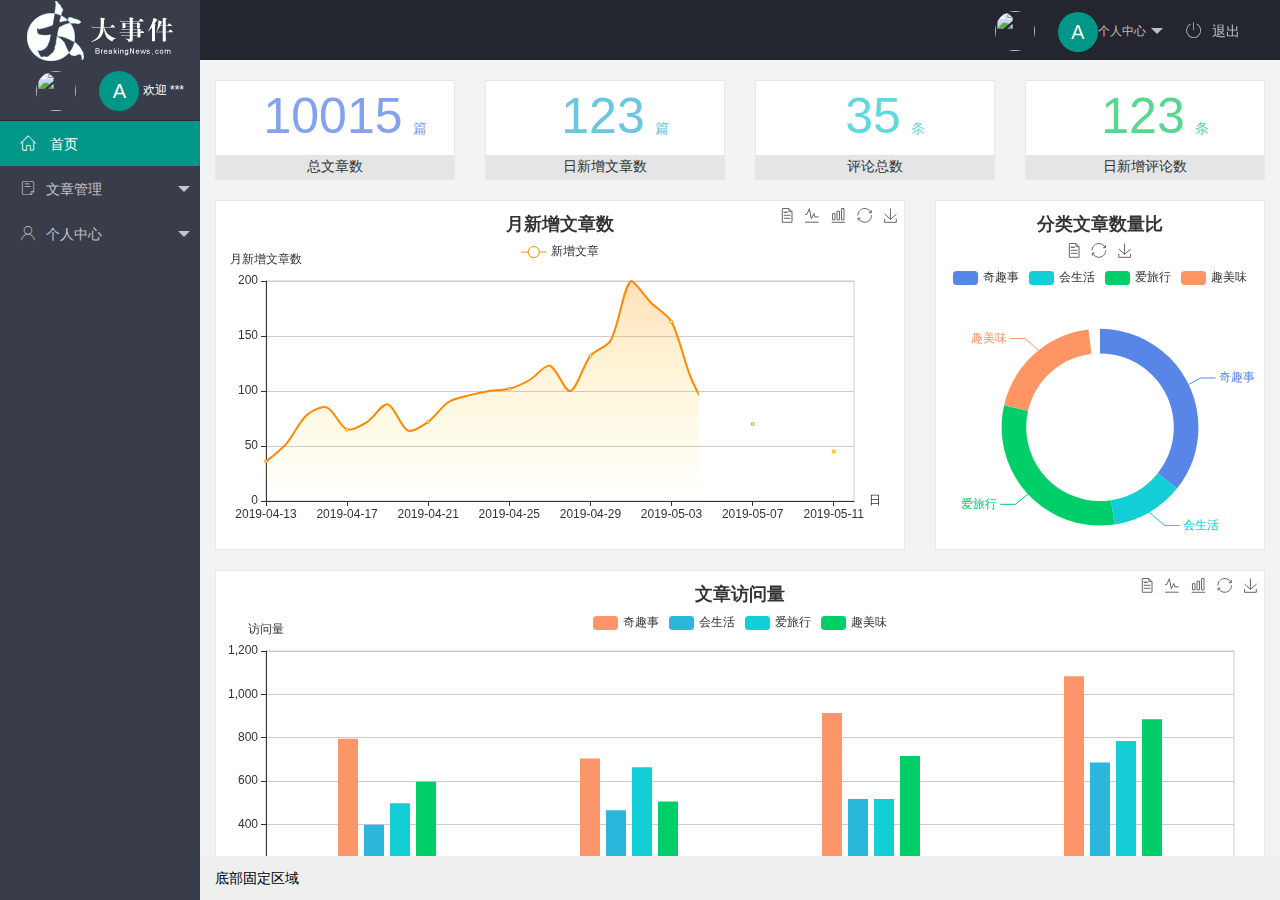
==== commit d399cc93: "完成个人中心的开发" ====
--- a/index.html
+++ b/index.html
@@ -30,9 +30,9 @@
                         <span class="text-avatar">A</span>个人中心
                     </a>
                     <dl class="layui-nav-child">
-                        <dd><a href="">基本资料</a></dd>
-                        <dd><a href="">跟换头像</a></dd>
-                        <dd><a href="">重置密码</a></dd>
+                        <dd><a href="/user/user_info.html" target="fm">基本资料</a></dd>
+                        <dd><a href="/user/user_avatar.html" target="fm">跟换头像</a></dd>
+                        <dd><a href="/user/user_pwd.html" target='fm'>重置密码</a></dd>
                     </dl>
                 </li>
                 <li class="layui-nav-item">
@@ -71,9 +71,9 @@
                     <li class="layui-nav-item ">
                         <a class="" href="javascript:;"><span class="iconfont icon-user"></span>个人中心</a>
                         <dl class="layui-nav-child">
-                            <dd><a href="javascript:;"><i class="layui-icon layui-icon-app"></i>基本资料</a></dd>
-                            <dd><a href="javascript:;"><i class="layui-icon layui-icon-app"></i>更换头像</a></dd>
-                            <dd><a href="javascript:;"><i class="layui-icon layui-icon-app"></i>重置密码</a></dd>
+                            <dd><a href="/user/user_info.html" target="fm"><i class="layui-icon layui-icon-app"></i>基本资料</a></dd>
+                            <dd><a href="/user/user_avatar.html" target="fm"><i class="layui-icon layui-icon-app"></i>更换头像</a></dd>
+                            <dd><a href="/user/user_pwd.html" target='fm'><i class="layui-icon layui-icon-app"></i>重置密码</a></dd>
 
                         </dl>
                     </li>
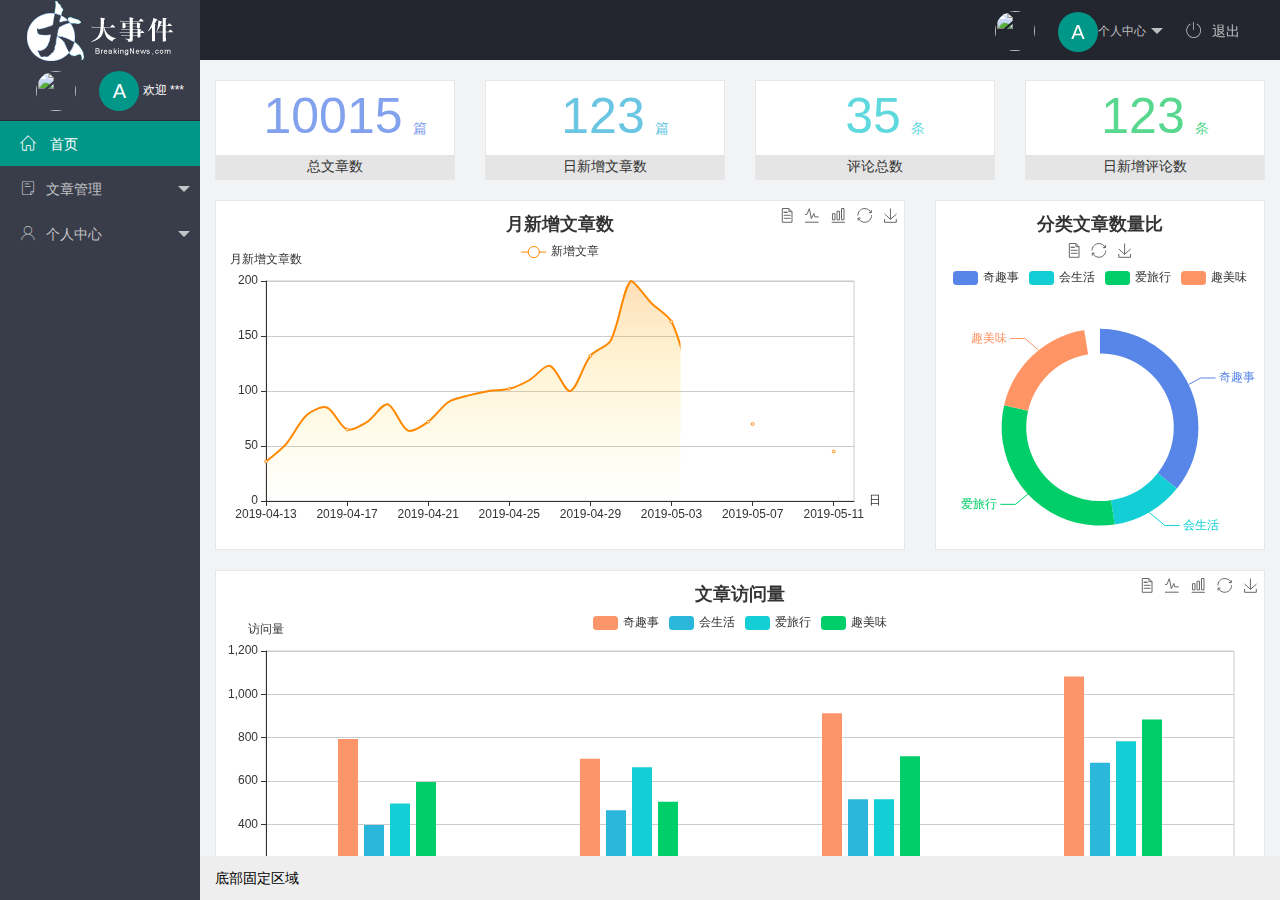
==== commit 218c24ca: "完成文章管理页面的开发" ====
--- a/index.html
+++ b/index.html
@@ -7,11 +7,11 @@
     <meta name="viewport" content="width=device-width, initial-scale=1.0">
     <title>大事件后台主页</title>
     <!-- 导入layui的css样式引入layui的组件快速开发模板结构 -->
-    <link rel="stylesheet" href="assets/lib/layui/css/layui.css">
+    <link rel="stylesheet" href="/assets/lib/layui/css/layui.css">
     <!-- 导入自己的css样式 -->
-    <link rel="stylesheet" href="assets/css/index.css">
+    <link rel="stylesheet" href="/assets/css/index.css">
     <!-- 引入字体图标的图标css样式表 -->
-    <link rel="stylesheet" href="assets/fonts/iconfont.css">
+    <link rel="stylesheet" href="/assets/fonts/iconfont.css">
 
 </head>
 
@@ -63,9 +63,9 @@
                     <li class="layui-nav-item ">
                         <a class="" href="javascript:;"><span class="iconfont icon-16"></span>文章管理</a>
                         <dl class="layui-nav-child">
-                            <dd><a href="javascript:;"><i class="layui-icon layui-icon-app"></i>文章类别</a></dd>
-                            <dd><a href="javascript:;"><i class="layui-icon layui-icon-app"></i>文章列表</a></dd>
-                            <dd><a href="javascript:;"><i class="layui-icon layui-icon-app"></i>文章发布</a></dd>
+                            <dd><a href="/article/art_cate.html" target="fm"><i class="layui-icon layui-icon-app"></i>文章类别</a></dd>
+                            <dd><a href="/article/art_list.html" target="fm"><i class="layui-icon layui-icon-app"></i>文章列表</a></dd>
+                            <dd><a href="/article/art_pub.html" target="fm"><i class="layui-icon layui-icon-app"></i>文章发布</a></dd>
                         </dl>
                     </li>
                     <li class="layui-nav-item ">
